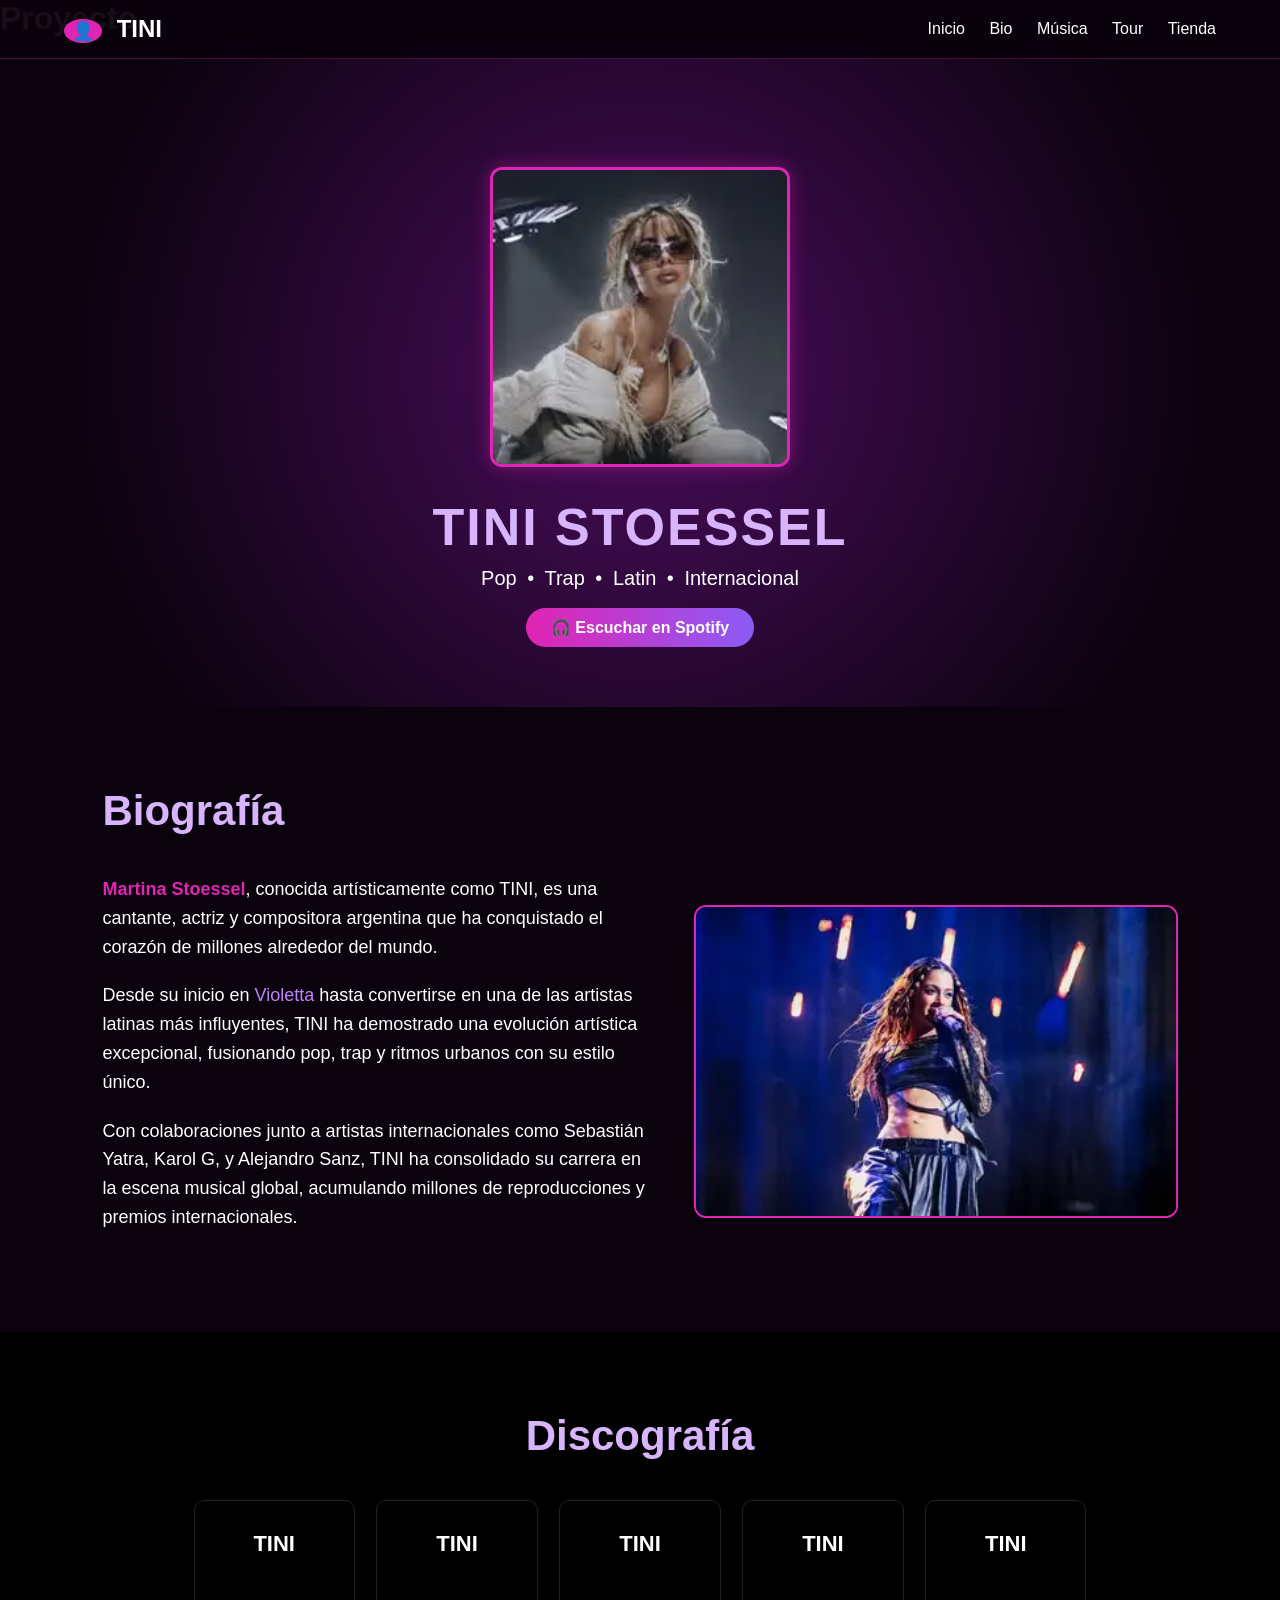
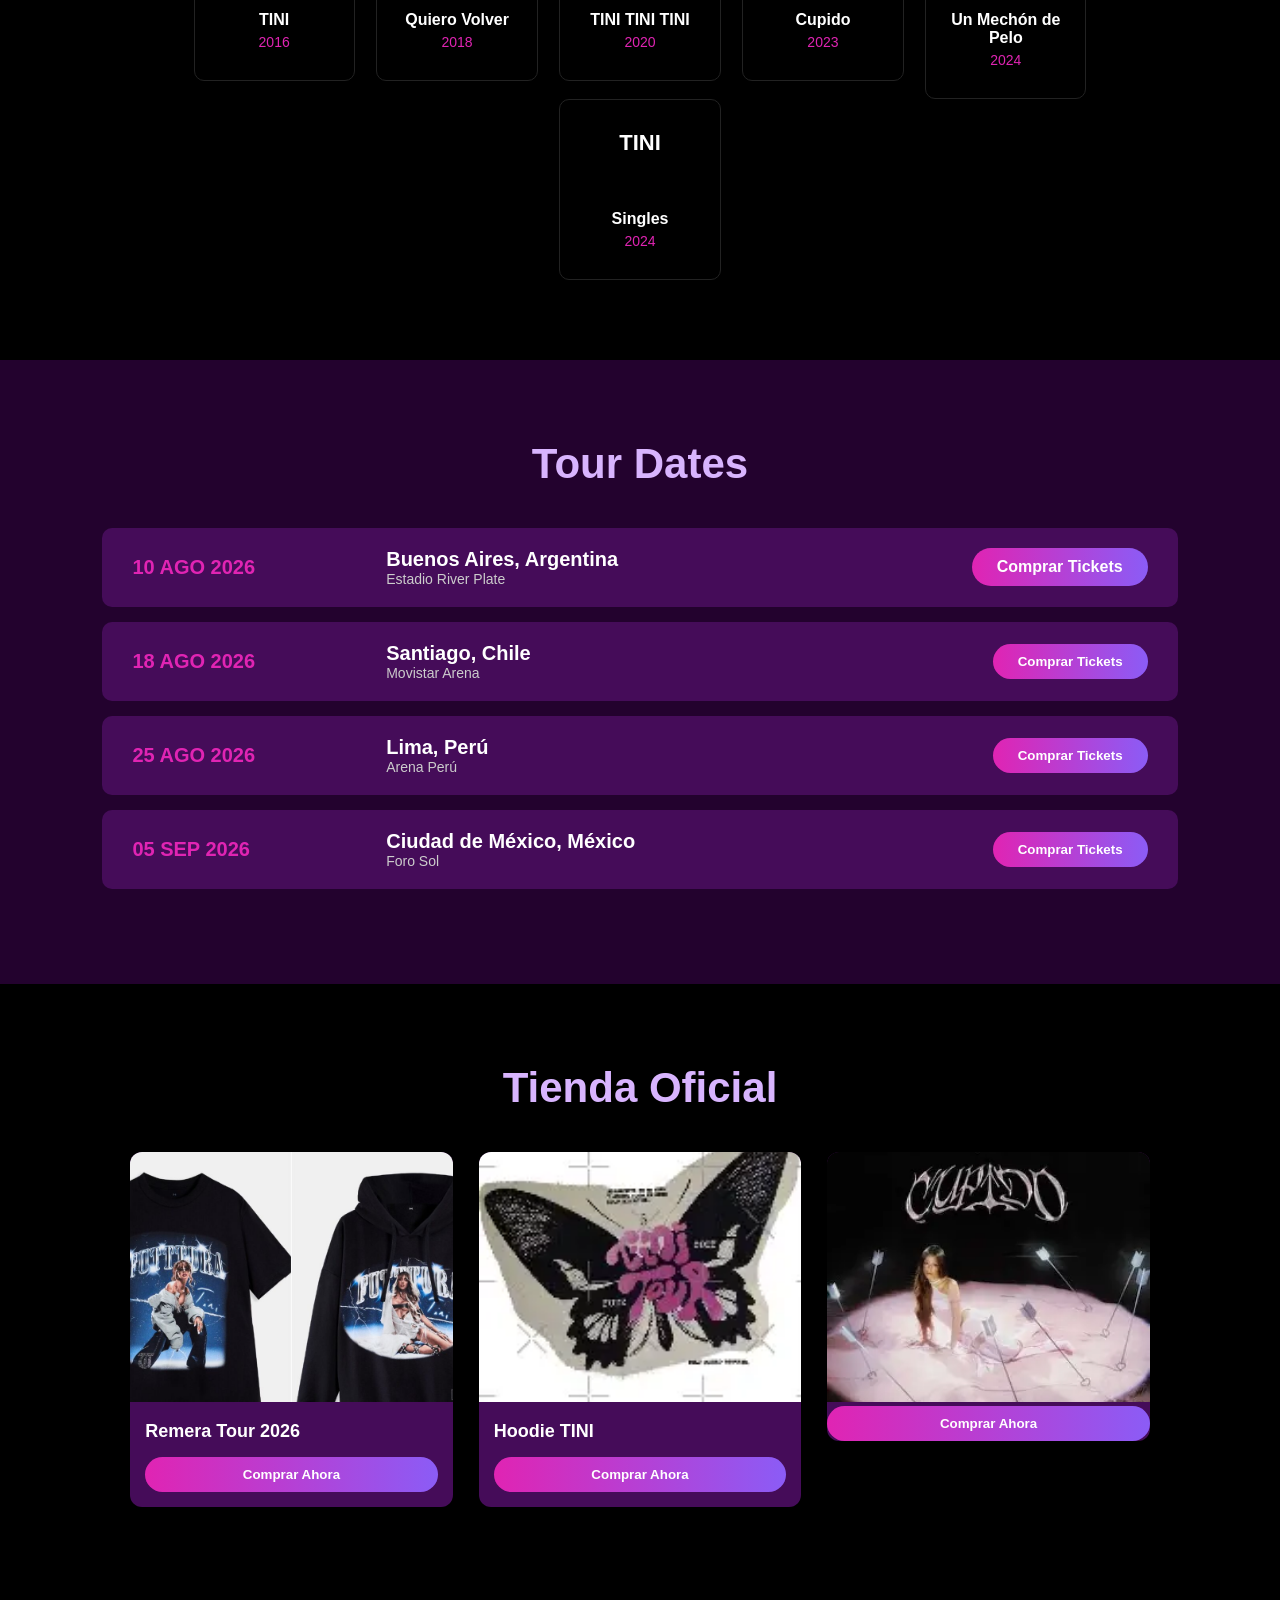
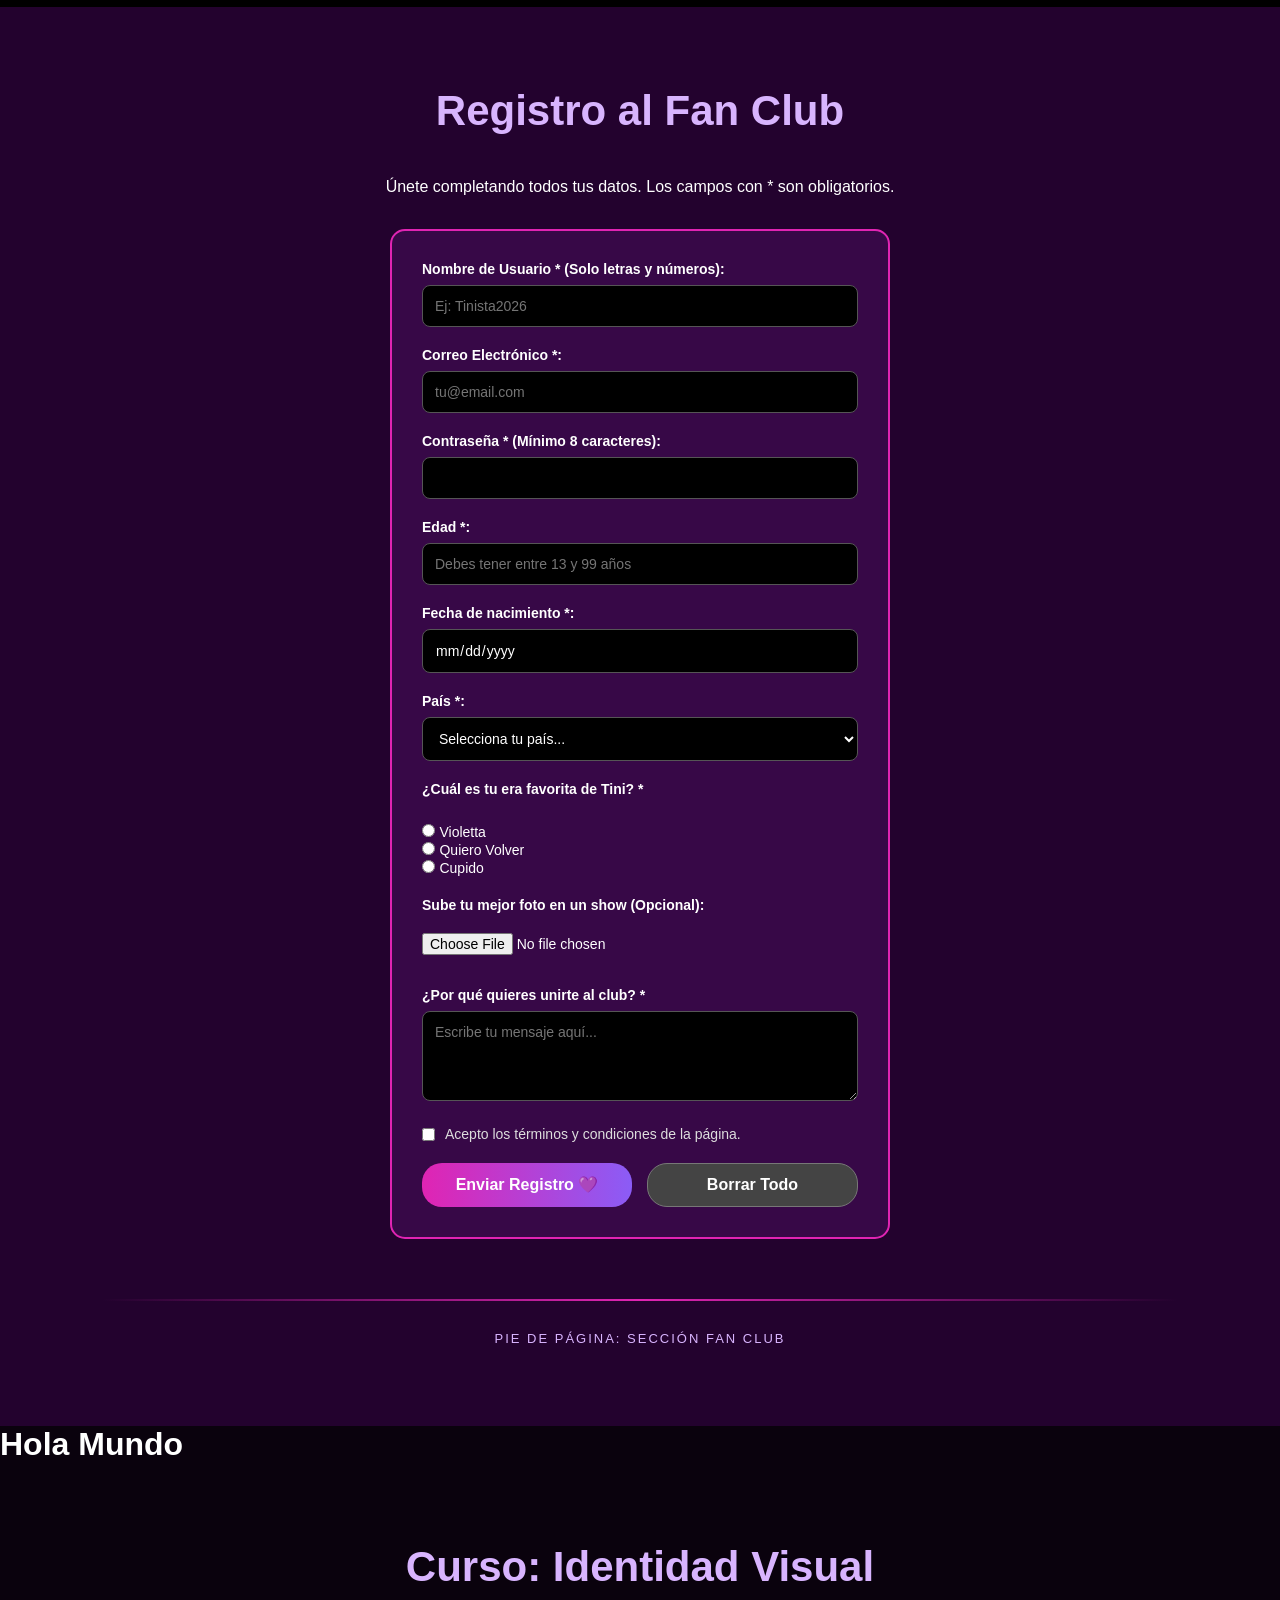
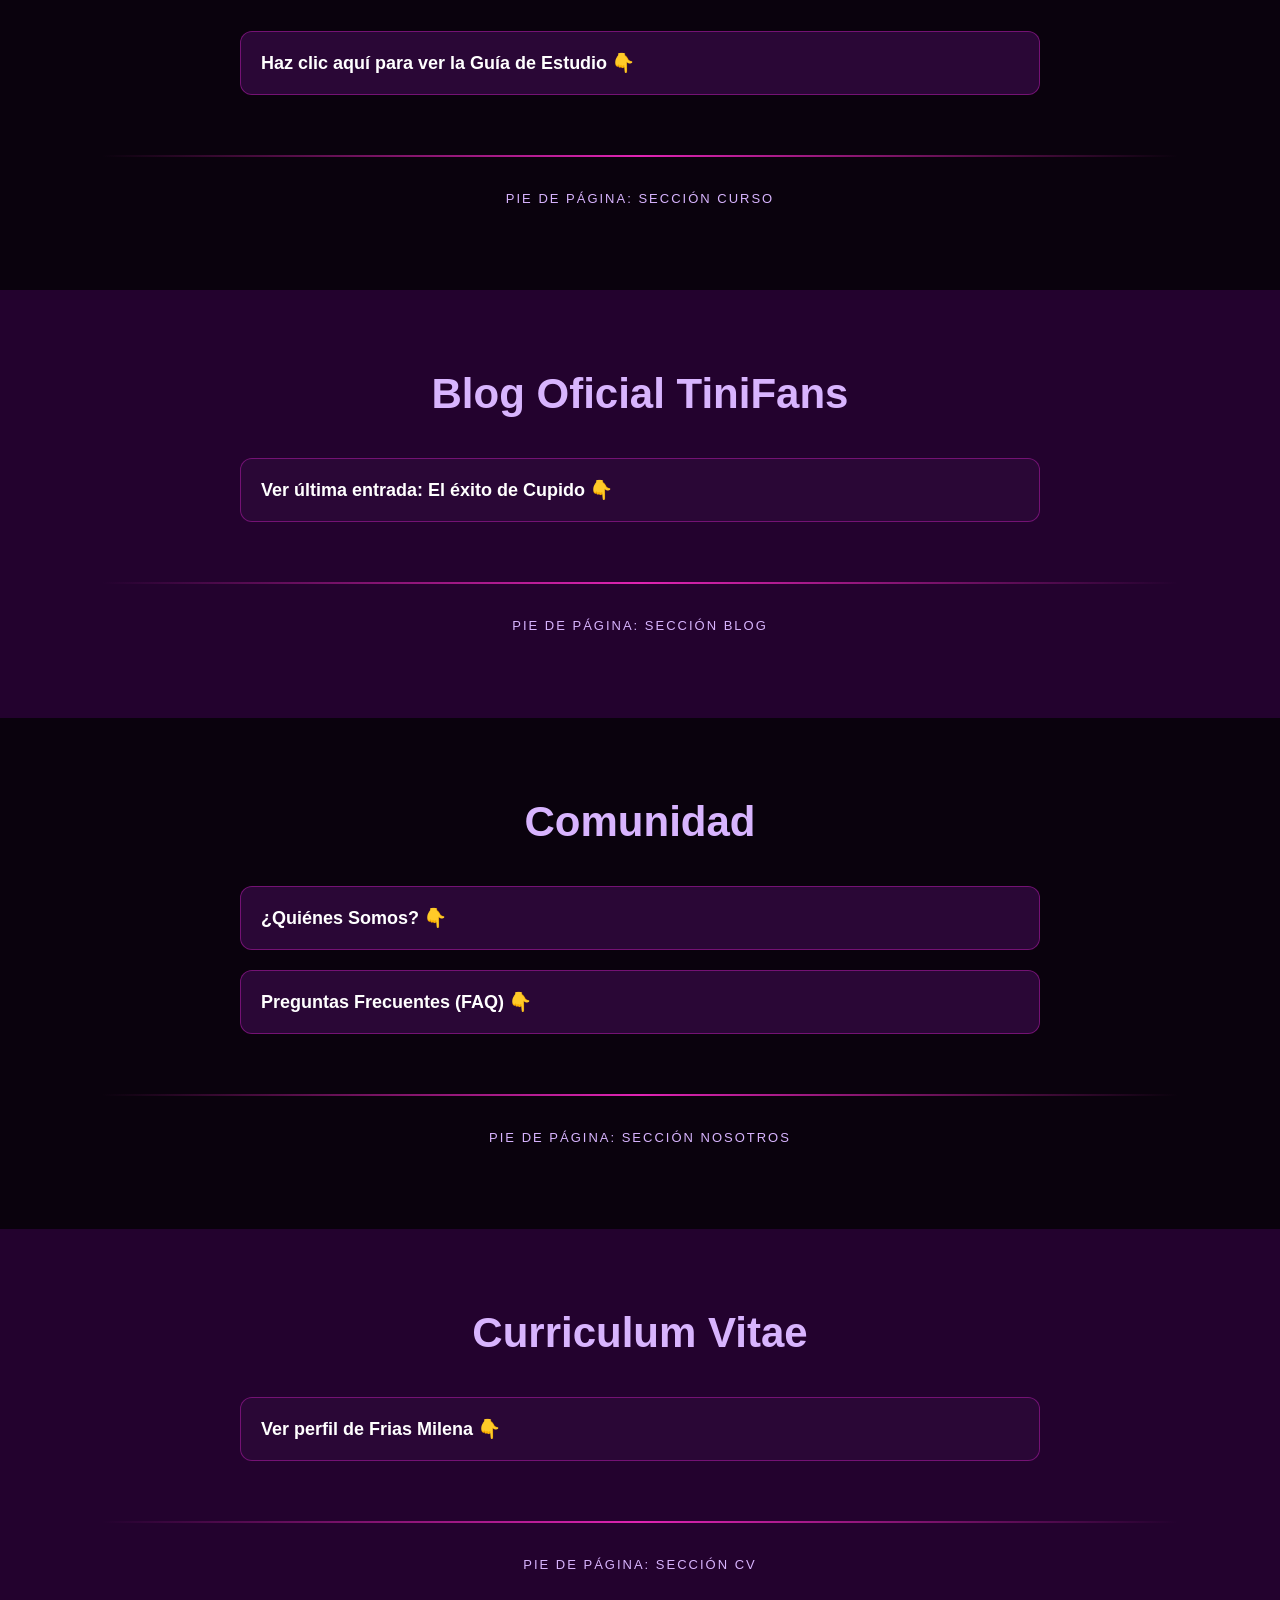
==== proyecto.html @ 80510a97 "publicacion de repositorio" ====
<!DOCTYPE html>
<html lang="es">
<head>
	<meta charset="UTF-8">
	<meta name="viewport" content="width=device-width, initial-scale=1.0">
	<title>Proyecto</title>
</head>
<body>
	<h1>Proyecto</h1>
</body>
</html>
<link rel="stylesheet" href="css/styles.css">
<!DOCTYPE html>
<html lang="es">
<head>
    <meta charset="UTF-8">
    <meta name="viewport" content="width=device-width, initial-scale=1.0">
    <title>TINI - Sitio Oficial</title>
    <style>
        /* --- VARIABLES DE COLOR Y ESTILOS BASE --- */
        :root {
            --bg-dark: #0a020d;
            --bg-purple: #23022e;
            --purple-card: #450c59;
            --accent-pink: #e024b3;
            --accent-magenta: #c026d3;
            --gradient-button: linear-gradient(90deg, #e024b3, #8b5cf6);
            --text-light: #ffffff;
            --text-muted: #d8b4fe;
        }

        * {
            box-sizing: border-box;
            margin: 0;
            padding: 0;
            font-family: 'Segoe UI', Tahoma, Geneva, Verdana, sans-serif;
        }

        body {
            background-color: var(--bg-dark);
            color: var(--text-light);
            scroll-behavior: smooth;
        }

        /* --- NAVEGACIÓN --- */
        header {
            position: fixed;
            top: 0;
            width: 100%;
            background-color: rgba(10, 2, 13, 0.95);
            display: table;
            padding: 15px 5%;
            z-index: 1000;
            border-bottom: 1px solid rgba(224, 36, 179, 0.3);
        }

        .logo {
            display: table-cell;
            vertical-align: middle;
            font-size: 24px;
            font-weight: bold;
            color: #fff;
        }

        .logo span {
            color: var(--accent-pink);
            background: #e024b3;
            color: white;
            padding: 2px 8px;
            border-radius: 50%;
            margin-right: 8px;
            font-size: 18px;
        }

        nav {
            display: table-cell;
            text-align: right;
            vertical-align: middle;
        }

        nav a {
            color: #fff;
            text-decoration: none;
            margin-left: 20px;
            font-weight: 500;
            transition: color 0.3s;
        }

        nav a:hover {
            color: var(--accent-pink);
        }

        /* --- SECCIONES COMUNES --- */
        section {
            padding: 80px 8%;
            text-align: center;
        }

        .section-title {
            font-size: 42px;
            margin-bottom: 40px;
            color: var(--text-muted);
            font-weight: bold;
        }

        /* --- HERO / INICIO --- */
        #inicio {
            background: radial-gradient(circle, #4a0d5c 0%, #0a020d 80%);
            padding-top: 130px;
            padding-bottom: 60px;
        }

        .hero-img {
            width: 300px;
            height: 300px;
            object-fit: cover;
            border-radius: 12px;
            border: 3px solid var(--accent-pink);
            box-shadow: 0 0 20px rgba(224, 36, 179, 0.4);
            margin: 0 auto 30px auto;
            display: block;
        }

        .hero-title {
            font-size: 52px;
            font-weight: 900;
            letter-spacing: 2px;
            color: var(--text-muted);
            margin-bottom: 10px;
        }

        .hero-subtitle {
            font-size: 20px;
            color: #ffffff;
            word-spacing: 5px;
        }

        /* --- BIOGRAFÍA --- */
        #bio {
            background-color: var(--bg-dark);
            text-align: left;
        }

        .bio-container {
            display: table;
            width: 100%;
        }

        .bio-text {
            display: table-cell;
            width: 55%;
            vertical-align: middle;
            padding-right: 40px;
            font-size: 18px;
            line-height: 1.6;
        }

        .bio-text p {
            margin-bottom: 20px;
        }

        .bio-text highlight {
            color: var(--accent-pink);
            font-weight: bold;
        }

        .bio-img-container {
            display: table-cell;
            width: 45%;
            vertical-align: middle;
        }

        .bio-img {
            width: 100%;
            border-radius: 12px;
            border: 2px solid var(--accent-pink);
        }

        /* --- DISCOGRAFÍA --- */
        #musica {
            background-color: #000;
        }

        .albums-grid {
            width: 100%;
            margin: 0 auto;
        }

        .album-card {
            display: inline-block;
            width: 15%;
            margin: 0 0.8%;
            background-color: #000;
            border: 1px solid #222;
            border-radius: 10px;
            padding: 30px 10px;
            vertical-align: top;
        }

        .album-cover {
            font-size: 22px;
            font-weight: bold;
            margin-bottom: 30px;
            height: 50px;
        }

        .album-title {
            font-size: 16px;
            font-weight: bold;
            color: #fff;
            margin-bottom: 5px;
        }

        .album-year {
            font-size: 14px;
            color: var(--accent-pink);
        }

        /* --- TOUR DATES --- */
        #tour {
            background-color: var(--bg-purple);
        }

        .tour-item {
            background-color: var(--purple-card);
            border-radius: 10px;
            padding: 20px 30px;
            margin-bottom: 15px;
            display: table;
            width: 100%;
            text-align: left;
        }

        .tour-date {
            display: table-cell;
            width: 25%;
            vertical-align: middle;
            font-size: 20px;
            font-weight: bold;
            color: var(--accent-pink);
        }

        .tour-location {
            display: table-cell;
            width: 50%;
            vertical-align: middle;
        }

        .tour-city {
            font-size: 20px;
            font-weight: bold;
        }

        .tour-venue {
            font-size: 14px;
            color: #ccc;
        }

        .tour-action {
            display: table-cell;
            width: 25%;
            text-align: right;
            vertical-align: middle;
        }

        .btn-ticket {
            background: var(--gradient-button);
            color: white;
            padding: 10px 25px;
            border-radius: 20px;
            text-decoration: none;
            font-weight: bold;
            display: inline-block;
            border: none;
            cursor: pointer;
        }

        /* --- TIENDA OFICIAL --- */
        #tienda {
            background-color: #000;
        }

        .shop-grid {
            width: 100%;
            text-align: center;
        }

        .shop-item {
            display: inline-block;
            width: 30%;
            margin: 0 1%;
            background-color: var(--purple-card);
            border-radius: 12px;
            overflow: hidden;
            vertical-align: top;
            text-align: left;
            margin-bottom: 20px;
        }

        .shop-img {
            width: 100%;
            height: 250px;
            object-fit: cover;
            background-color: #eee;
        }

        .shop-info {
            padding: 15px;
        }

        .shop-title {
            font-size: 18px;
            font-weight: bold;
            margin-bottom: 15px;
        }

        .btn-shop {
            background: var(--gradient-button);
            color: white;
            width: 100%;
            padding: 10px;
            border-radius: 20px;
            border: none;
            font-weight: bold;
            cursor: pointer;
        }

        /* --- FAN CLUB FORM --- */
        #fanclub {
            background-color: var(--bg-purple);
        }

        .fanclub-desc {
            max-width: 600px;
            margin: 0 auto 30px auto;
            font-size: 16px;
            line-height: 1.5;
        }

        .form-card {
            background-color: rgba(69, 12, 89, 0.6);
            border: 2px solid var(--accent-pink);
            border-radius: 15px;
            max-width: 500px;
            margin: 0 auto;
            padding: 30px;
            text-align: left;
        }

        .form-group {
            margin-bottom: 20px;
        }

        .form-group label {
            display: block;
            margin-bottom: 8px;
            font-weight: bold;
            font-size: 14px;
        }

        .form-control {
            width: 100%;
            padding: 12px;
            border-radius: 8px;
            border: 1px solid #555;
            background-color: #000;
            color: #fff;
            font-size: 14px;
        }

        .form-checkbox {
            display: table;
            margin-bottom: 20px;
        }

        .form-checkbox input {
            display: table-cell;
            margin-right: 10px;
            vertical-align: middle;
        }

        .form-checkbox span {
            display: table-cell;
            font-size: 12px;
            color: #ddd;
            vertical-align: middle;
        }

        .btn-submit {
            background: var(--gradient-button);
            color: white;
            width: 100%;
            padding: 12px;
            border-radius: 20px;
            border: none;
            font-weight: bold;
            font-size: 16px;
            cursor: pointer;
        }
    </style>
</head>
<body>

    <!-- NAVEGACIÓN -->
    <header>
        <div class="logo"><span>👤</span> TINI</div>
        <nav>
            <a href="#inicio">Inicio</a>
            <a href="#bio">Bio</a>
            <a href="#musica">Música</a>
            <a href="#tour">Tour</a>
            <a href="#tienda">Tienda</a>
        </nav>
    </header>

    <!-- 1. INICIO (HERO) -->
    <!-- 1. INICIO (HERO) -->
    <section id="inicio">
        <img src="inicio.webp" alt="Tini en el escenario" class="hero-img">
    
        <h1 class="hero-title">TINI STOESSEL</h1>
        <p class="hero-subtitle">Pop • Trap • Latin • Internacional</p>
        
        <!-- ENLACE EXTERNO A SPOTIFY -->
        <br>
        <a href="https://open.spotify.com/artist/7vXDAI8JlvVDMNnIQOqw59" target="_blank" class="btn-ticket">🎧 Escuchar en Spotify</a>
    </section>

    <!-- 2. BIOGRAFÍA -->
    <section id="bio">
        <h2 class="section-title">Biografía</h2>
        <div class="bio-container">
            <div class="bio-text">
                <p><span style="color:var(--accent-pink); font-weight:bold;">Martina Stoessel</span>, conocida artísticamente como TINI, es una cantante, actriz y compositora argentina que ha conquistado el corazón de millones alrededor del mundo.</p>
                <p>Desde su inicio en <span style="color:#c084fc;">Violetta</span> hasta convertirse en una de las artistas latinas más influyentes, TINI ha demostrado una evolución artística excepcional, fusionando pop, trap y ritmos urbanos con su estilo único.</p>
                <p>Con colaboraciones junto a artistas internacionales como Sebastián Yatra, Karol G, y Alejandro Sanz, TINI ha consolidado su carrera en la escena musical global, acumulando millones de reproducciones y premios internacionales.</p>
            </div>
            <div class="bio-img-container">
                <img src="concierto.webp" alt="Show de Tini" class="bio-img">
            </div>
        </div>
    </section>

    <!-- 3. DISCOGRAFÍA -->
    <section id="musica">
        <h2 class="section-title">Discografía</h2>
        <div class="albums-grid">
            <div class="album-card">
                <div class="album-cover">TINI</div>
                <div class="album-title">TINI</div>
                <div class="album-year">2016</div>
            </div>
            <div class="album-card">
                <div class="album-cover">TINI</div>
                <div class="album-title">Quiero Volver</div>
                <div class="album-year">2018</div>
            </div>
            <div class="album-card">
                <div class="album-cover">TINI</div>
                <div class="album-title">TINI TINI TINI</div>
                <div class="album-year">2020</div>
            </div>
            <div class="album-card">
                <div class="album-cover">TINI</div>
                <div class="album-title">Cupido</div>
                <div class="album-year">2023</div>
            </div>
            <div class="album-card">
                <div class="album-cover">TINI</div>
                <div class="album-title">Un Mechón de Pelo</div>
                <div class="album-year">2024</div>
            </div>
            <div class="album-card">
                <div class="album-cover">TINI</div>
                <div class="album-title">Singles</div>
                <div class="album-year">2024</div>
            </div>
        </div>
    </section>

    <!-- 4. TOUR DATES -->
    <section id="tour">
        <h2 class="section-title">Tour Dates</h2>
        
        <div class="tour-item">
            <div class="tour-date">10 AGO 2026</div>
            <div class="tour-location">
                <div class="tour-city">Buenos Aires, Argentina</div>
                <div class="tour-venue">Estadio River Plate</div>
            </div>
           <div class="tour-action">
                <!-- ENLACE EXTERNO A UNA TICKETERA -->
                <a href="https://www.allaccess.com.ar/" target="_blank" class="btn-ticket">Comprar Tickets</a>
            </div>
            </div>
        </div>

        <div class="tour-item">
            <div class="tour-date">18 AGO 2026</div>
            <div class="tour-location">
                <div class="tour-city">Santiago, Chile</div>
                <div class="tour-venue">Movistar Arena</div>
            </div>
            <div class="tour-action">
                <button class="btn-ticket" onclick="alert('Redirigiendo a compra de entradas...')">Comprar Tickets</button>
            </div>
        </div>

        <div class="tour-item">
            <div class="tour-date">25 AGO 2026</div>
            <div class="tour-location">
                <div class="tour-city">Lima, Perú</div>
                <div class="tour-venue">Arena Perú</div>
            </div>
            <div class="tour-action">
                <button class="btn-ticket" onclick="alert('Redirigiendo a compra de entradas...')">Comprar Tickets</button>
            </div>
        </div>

        <div class="tour-item">
            <div class="tour-date">05 SEP 2026</div>
            <div class="tour-location">
                <div class="tour-city">Ciudad de México, México</div>
                <div class="tour-venue">Foro Sol</div>
            </div>
            <div class="tour-action">
                <button class="btn-ticket" onclick="alert('Redirigiendo a compra de entradas...')">Comprar Tickets</button>
            </div>
        </div>
    </section>

    <!-- 5. TIENDA OFICIAL -->
    <section id="tienda">
        <h2 class="section-title">Tienda Oficial</h2>
        <div class="shop-grid">
            <div class="shop-item">
               <img src="merch.jpg" alt="Merch Tour 2026" class="shop-img">
                <div class="shop-info">
                    <div class="shop-title">Remera Tour 2026</div>
                    <button class="btn-shop" onclick="alert('Producto agregado al carrito')">Comprar Ahora</button>
                </div>
            </div>
            <div class="shop-item">
                <img src="shoes.webp" alt="shouse Tini" class="shop-img">
                <div class="shop-info">
                    <div class="shop-title">Hoodie TINI</div>
                    <button class="btn-shop" onclick="alert('Producto agregado al carrito')">Comprar Ahora</button>
                </div>
            </div>
            <div class="shop-item">
            
                    <img src="cd.webp" alt="CD de Tini" class="shop-img">
                    <button class="btn-shop" onclick="alert('Producto agregado al carrito')">Comprar Ahora</button>
                </div>
            </div>
        </div>
    </section>

    <!-- 6. FAN CLUB -->
   <!-- 6. FAN CLUB Y REGISTRO (Actualizado para TP Formularios) -->
    <section id="fanclub">
        <h2 class="section-title">Registro al Fan Club</h2>
        <p class="fanclub-desc">Únete completando todos tus datos. Los campos con * son obligatorios.</p>
        
        <div class="form-card">
            <!-- 1. Etiqueta form con action y method POST -->
            <form action="/registrar_usuario.php" method="POST">
                
                <!-- Input de tipo Texto con validación minlength, maxlength y pattern -->
                <div class="form-group">
                    <label for="usuario">Nombre de Usuario * (Solo letras y números):</label>
                    <input type="text" id="usuario" name="usuario" class="form-control" placeholder="Ej: Tinista2026" required minlength="5" maxlength="15" pattern="[a-zA-Z0-9]+">
                </div>

                <!-- Input de tipo Email -->
                <div class="form-group">
                    <label for="correo">Correo Electrónico *:</label>
                    <input type="email" id="correo" name="correo" class="form-control" placeholder="tu@email.com" required>
                </div>

                <!-- Input de tipo Password -->
                <div class="form-group">
                    <label for="pass">Contraseña * (Mínimo 8 caracteres):</label>
                    <input type="password" id="pass" name="pass" class="form-control" required minlength="8">
                </div>

                <!-- Input de tipo Number con min y max -->
                <div class="form-group">
                    <label for="edad">Edad *:</label>
                    <input type="number" id="edad" name="edad" class="form-control" min="13" max="99" placeholder="Debes tener entre 13 y 99 años" required>
                </div>

                <!-- Input de tipo Date -->
                <div class="form-group">
                    <label for="fecha">Fecha de nacimiento *:</label>
                    <input type="date" id="fecha" name="fecha" class="form-control" required>
                </div>

                <!-- Select y Option -->
                <div class="form-group">
                    <label for="pais_origen">País *:</label>
                    <select id="pais_origen" name="pais_origen" class="form-control" required>
                        <option value="">Selecciona tu país...</option>
                        <option value="ar">Argentina</option>
                        <option value="cl">Chile</option>
                        <option value="mx">México</option>
                        <option value="es">España</option>
                    </select>
                </div>

                <!-- Radio Buttons (Selección única) -->
                <div class="form-group">
                    <label>¿Cuál es tu era favorita de Tini? *</label><br>
                    <input type="radio" id="era_violetta" name="era" value="violetta" required>
                    <label for="era_violetta" style="display:inline; font-weight:normal;">Violetta</label><br>
                    
                    <input type="radio" id="era_quierovolver" name="era" value="quierovolver">
                    <label for="era_quierovolver" style="display:inline; font-weight:normal;">Quiero Volver</label><br>
                    
                    <input type="radio" id="era_cupido" name="era" value="cupido">
                    <label for="era_cupido" style="display:inline; font-weight:normal;">Cupido</label>
                </div>

                <!-- Input de tipo File -->
                <div class="form-group">
                    <label for="foto_perfil">Sube tu mejor foto en un show (Opcional):</label>
                    <input type="file" id="foto_perfil" name="foto_perfil" class="form-control" style="background:transparent; border:none; padding-left:0;">
                </div>

                <!-- Textarea -->
                <div class="form-group">
                    <label for="mensaje">¿Por qué quieres unirte al club? *</label>
                    <textarea id="mensaje" name="mensaje" rows="4" class="form-control" placeholder="Escribe tu mensaje aquí..." required></textarea>
                </div>

                <!-- Input de tipo Checkbox -->
                <div class="form-checkbox">
                    <input type="checkbox" id="terminos" name="terminos" required>
                    <label for="terminos" style="display:inline; font-weight:normal; font-size:14px; color:#ddd;">Acepto los términos y condiciones de la página.</label>
                </div>

                <!-- Botones de Enviar y Borrar (Reset) -->
                <div style="display: flex; gap: 15px; margin-top: 20px;">
                    <button type="submit" class="btn-submit">Enviar Registro 💜</button>
                    <button type="reset" class="btn-submit" style="background: #444; border: 1px solid #777;">Borrar Todo</button>
                </div>
            </form>
        </div>

        <hr>
        <footer><p>Pie de página: Sección Fan Club</p></footer>
    </section>
</html>
<head>
    <meta charset="UTF-8">
    <title>TINI - Sitio Oficial</title>
    
    <!-- Aquí es donde llamas al archivo CSS -->
    <link rel="stylesheet" href="styles.css">
    
</head>
<body>
    
    <!-- Aquí va todo el contenido de tu página: header, secciones, textos, imágenes, etc. -->
    <h1>Hola Mundo</h1>

    <!-- Justo antes del cierre del body, llamas a tu archivo JavaScript -->
    <script src="script.js"></script>

</body>
<!-- 7. CURSO EN LÍNEA -->
    <!-- 7. CURSO EN LÍNEA -->
    <section id="curso">
        <h2 class="section-title">Curso: Identidad Visual</h2>
        
        <details class="acordeon">
            <summary>Haz clic aquí para ver la Guía de Estudio 👇</summary>
            <div class="contenido-oculto">
                <h3>Módulo 1: Construcción de Imagen Digital</h3>
                <h4>Detalles de estudio</h4>
                <p>Aprende cómo los artistas conectan emocionalmente a través de las redes.</p>
            </div>
        </details>

        <hr>
        <footer><p>Pie de página: Sección Curso</p></footer>
    </section>

    <!-- 8. BLOG -->
    <section id="blog">
        <h2 class="section-title">Blog Oficial TiniFans</h2>
        
        <details class="acordeon">
            <summary>Ver última entrada: El éxito de Cupido 👇</summary>
            <div class="contenido-oculto">
                <h3>El éxito internacional de Cupido</h3>
                <p>Cupido ha roto todos los récords de streaming este mes. ¡Gracias a todos los fans por el apoyo incondicional!</p>
                
                <h4>Comentarios</h4>
                <p class="caja-comentario">
                    "¡Me encantó el álbum, no paro de escucharlo!" <br> 
                    <span style="color: var(--accent-pink); font-size: 14px;">- Usuario: TinistaForever</span>
                </p>
                
                <pre>
Letra destacada de la semana:

"Tardo en contestarte... 
y tú tardas en madurar"
                </pre>
            </div>
        </details>

        <hr>
        <footer><p>Pie de página: Sección Blog</p></footer>
    </section>

    <!-- 9. QUIÉNES SOMOS Y FAQ -->
    <section id="nosotros">
        <h2 class="section-title">Comunidad</h2>
        
        <details class="acordeon">
            <summary>¿Quiénes Somos? 👇</summary>
            <div class="contenido-oculto">
                <p>Somos el club de fans oficial, dedicado a seguir la carrera de Tini desde Violetta hasta hoy.</p>
            </div>
        </details>

        <details class="acordeon">
            <summary>Preguntas Frecuentes (FAQ) 👇</summary>
            <div class="contenido-oculto">
                <h3>¿Cuándo se anuncian nuevas fechas del tour?</h3>
                <p>Las fechas se anuncian primero para los miembros registrados en el Fan Club.</p>
            </div>
        </details>

        <hr>
        <footer><p>Pie de página: Sección Nosotros</p></footer>
    </section>

    <!-- 10. CURRICULUM VITAE (Independiente) -->
    <section id="cv">
        <h2 class="section-title">Curriculum Vitae</h2>
        
        <details class="acordeon">
            <summary>Ver perfil de Frias Milena 👇</summary>
            <div class="contenido-oculto">
                <h3>Educación</h3>
                <p>Alumna de 4to 3ra - Desarrollo y Diseño Web.</p>
                
                <h3>Habilidades Técnicas</h3>
                <p>Creación de Wireframes, HTML, CSS, JavaScript y Diseño de Interfaces.</p>
            </div>
        </details>

        <hr>
        <footer><p>Pie de página: Sección CV</p></footer>
    </section>
    <head>
    <meta charset="UTF-8">
    <meta name="viewport" content="width=device-width, initial-scale=1.0">
    
    <!-- Etiqueta Title con Palabra Clave Principal -->
    <title>Tini Stoessel | Fan Club Oficial y Tour 2026</title>
    
    <!-- Meta Description descriptiva y llamativa -->
    <meta name="description" content="Únete al Fan Club oficial de Tini Stoessel. Descubre su biografía, fechas del tour 2026, discografía completa y compra merchandising exclusivo.">
    
    <link rel="stylesheet" href="styles.css">
</head>
---- css/styles.css ----
:root {
    --bg-dark: #0a020d;
    --bg-purple: #23022e;
    --purple-card: #450c59;
    --accent-pink: #e024b3;
    --gradient-button: linear-gradient(90deg, #e024b3, #8b5cf6);
    --text-light: #ffffff;
    --text-muted: #d8b4fe;
}

* {
    box-sizing: border-box;
    margin: 0;
    padding: 0;
    font-family: 'Segoe UI', Tahoma, Geneva, Verdana, sans-serif;
}

body {
    background-color: var(--bg-dark);
    color: var(--text-light);
    scroll-behavior: smooth;
}

/* NAVEGACIÓN */
header {
    position: fixed;
    top: 0;
    width: 100%;
    background-color: rgba(10, 2, 13, 0.95);
    display: table;
    padding: 15px 5%;
    z-index: 1000;
    border-bottom: 1px solid rgba(224, 36, 179, 0.3);
}

.logo {
    display: table-cell;
    vertical-align: middle;
    font-size: 24px;
    font-weight: bold;
    color: #fff;
}

.logo span {
    background: var(--accent-pink);
    color: white;
    padding: 2px 8px;
    border-radius: 50%;
    margin-right: 8px;
    font-size: 18px;
}

nav {
    display: table-cell;
    text-align: right;
    vertical-align: middle;
}

nav a {
    color: #fff;
    text-decoration: none;
    margin-left: 20px;
    font-weight: 500;
    transition: color 0.3s;
}

nav a:hover {
    color: var(--accent-pink);
}

/* SECCIONES */
section {
    padding: 80px 8%;
    text-align: center;
}

.section-title {
    font-size: 42px;
    margin-bottom: 40px;
    color: var(--text-muted);
    font-weight: bold;
}

/* HERO */
#inicio {
    background: radial-gradient(circle, #4a0d5c 0%, #0a020d 80%);
    padding-top: 130px;
    padding-bottom: 60px;
}

.hero-img {
    width: 300px;
    height: 300px;
    object-fit: cover;
    border-radius: 12px;
    border: 3px solid var(--accent-pink);
    box-shadow: 0 0 20px rgba(224, 36, 179, 0.4);
    margin: 0 auto 30px auto;
    display: block;
}

.hero-title {
    font-size: 52px;
    font-weight: 900;
    letter-spacing: 2px;
    color: var(--text-muted);
    margin-bottom: 10px;
}

.hero-subtitle {
    font-size: 20px;
    color: #ffffff;
    word-spacing: 5px;
}

/* BIOGRAFÍA */
#bio {
    background-color: var(--bg-dark);
    text-align: left;
}

.bio-container {
    display: table;
    width: 100%;
}

.bio-text {
    display: table-cell;
    width: 55%;
    vertical-align: middle;
    padding-right: 40px;
    font-size: 18px;
    line-height: 1.6;
}

.bio-text p {
    margin-bottom: 20px;
}

.highlight {
    color: var(--accent-pink);
    font-weight: bold;
}

.highlight-purple {
    color: #c084fc;
}

.bio-img-container {
    display: table-cell;
    width: 45%;
    vertical-align: middle;
}

.bio-img {
    width: 100%;
    border-radius: 12px;
    border: 2px solid var(--accent-pink);
}

/* DISCOGRAFÍA */
#musica {
    background-color: #000;
}

.albums-grid {
    width: 100%;
    margin: 0 auto;
}

.album-card {
    display: inline-block;
    width: 15%;
    margin: 0 0.8%;
    background-color: #000;
    border: 1px solid #222;
    border-radius: 10px;
    padding: 30px 10px;
    vertical-align: top;
}

.album-cover {
    font-size: 22px;
    font-weight: bold;
    margin-bottom: 30px;
    height: 50px;
}

.album-title {
    font-size: 16px;
    font-weight: bold;
    color: #fff;
    margin-bottom: 5px;
}

.album-year {
    font-size: 14px;
    color: var(--accent-pink);
}

/* TOUR */
#tour {
    background-color: var(--bg-purple);
}

.tour-item {
    background-color: var(--purple-card);
    border-radius: 10px;
    padding: 20px 30px;
    margin-bottom: 15px;
    display: table;
    width: 100%;
    text-align: left;
}

.tour-date {
    display: table-cell;
    width: 25%;
    vertical-align: middle;
    font-size: 20px;
    font-weight: bold;
    color: var(--accent-pink);
}

.tour-location {
    display: table-cell;
    width: 50%;
    vertical-align: middle;
}

.tour-city {
    font-size: 20px;
    font-weight: bold;
}

.tour-venue {
    font-size: 14px;
    color: #ccc;
}

.tour-action {
    display: table-cell;
    width: 25%;
    text-align: right;
    vertical-align: middle;
}

.btn-ticket {
    background: var(--gradient-button);
    color: white;
    padding: 10px 25px;
    border-radius: 20px;
    border: none;
    font-weight: bold;
    cursor: pointer;
}

/* TIENDA */
#tienda {
    background-color: #000;
}

.shop-grid {
    width: 100%;
    text-align: center;
}

.shop-item {
    display: inline-block;
    width: 30%;
    margin: 0 1% 20px 1%;
    background-color: var(--purple-card);
    border-radius: 12px;
    overflow: hidden;
    vertical-align: top;
    text-align: left;
}

.shop-img {
    width: 100%;
    height: 250px;
    object-fit: cover;
}

.placeholder-img {
    display: flex;
    justify-content: center;
    align-items: center;
    background-color: #eee;
    color: #888;
    font-size: 50px;
}

.shop-info {
    padding: 15px;
}

.shop-title {
    font-size: 18px;
    font-weight: bold;
    margin-bottom: 15px;
}

.btn-shop {
    background: var(--gradient-button);
    color: white;
    width: 100%;
    padding: 10px;
    border-radius: 20px;
    border: none;
    font-weight: bold;
    cursor: pointer;
}

/* FAN CLUB */
#fanclub {
    background-color: var(--bg-purple);
}

.fanclub-desc {
    max-width: 600px;
    margin: 0 auto 30px auto;
    font-size: 16px;
    line-height: 1.5;
}

.form-card {
    background-color: rgba(69, 12, 89, 0.6);
    border: 2px solid var(--accent-pink);
    border-radius: 15px;
    max-width: 500px;
    margin: 0 auto;
    padding: 30px;
    text-align: left;
}

.form-group {
    margin-bottom: 20px;
}

.form-group label {
    display: block;
    margin-bottom: 8px;
    font-weight: bold;
    font-size: 14px;
}

.form-control {
    width: 100%;
    padding: 12px;
    border-radius: 8px;
    border: 1px solid #555;
    background-color: #000;
    color: #fff;
    font-size: 14px;
}

.form-checkbox {
    display: table;
    margin-bottom: 20px;
}

.form-checkbox input {
    display: table-cell;
    margin-right: 10px;
    vertical-align: middle;
}

.form-checkbox span {
    display: table-cell;
    font-size: 12px;
    color: #ddd;
    vertical-align: middle;
}

.btn-submit {
    background: var(--gradient-button);
    color: white;
    width: 100%;
    padding: 12px;
    border-radius: 20px;
    border: none;
    font-weight: bold;
    font-size: 16px;
    cursor: pointer;
}
/* =========================================
   ESTILOS PARA LAS NUEVAS SECCIONES (TP2)
   ========================================= */

/* Fondos alternados para separar visualmente las secciones */
#curso, #nosotros {
    background-color: var(--bg-dark);
}

#blog, #cv {
    background-color: var(--bg-purple);
}

/* Espaciado y color de los subtítulos */
#curso h3, #blog h3, #nosotros h3, #cv h3 {
    color: var(--accent-pink);
    margin-top: 40px;
    margin-bottom: 15px;
    font-size: 26px;
}

#curso h4, #blog h4 {
    color: #c084fc; /* Violeta clarito */
    margin-bottom: 15px;
    font-size: 20px;
}

#curso p, #blog p, #nosotros p, #cv p {
    margin-bottom: 20px;
    line-height: 1.8;
    font-size: 16px;
}

/* 🎨 Estilo para la etiqueta PRE (Letra de canción) */
pre {
    background-color: rgba(0, 0, 0, 0.5); 
    border-left: 4px solid var(--accent-pink);
    padding: 20px;
    margin: 30px auto;
    max-width: 500px;
    text-align: left;
    font-family: 'Courier New', Courier, monospace; /* Fuente de máquina de escribir */
    color: var(--text-light);
    border-radius: 8px;
    font-size: 15px;
    box-shadow: 0 4px 15px rgba(224, 36, 179, 0.15);
}

/* 🎨 Estilo para la caja de comentarios del blog */
.caja-comentario {
    background-color: var(--purple-card);
    padding: 20px;
    border-radius: 10px;
    display: inline-block;
    margin-bottom: 20px;
    border: 1px solid rgba(224, 36, 179, 0.3);
    text-align: center;
}

/* 🎨 Estilo para la etiqueta HR (Línea separadora) */
hr {
    border: none;
    height: 2px;
    /* Crea una línea que se desvanece a los lados */
    background: linear-gradient(90deg, transparent, var(--accent-pink), transparent);
    margin: 60px 0 30px 0;
}

/* 🎨 Estilo para los FOOTER (Pies de página) */
footer p {
    font-size: 13px !important;
    color: var(--text-muted) !important;
    margin-bottom: 0 !important;
    text-transform: uppercase;
    letter-spacing: 2px;
}
/* =========================================
   ESTILOS PARA LAS CAJAS DESPLEGABLES (ACORDEÓN)
   ========================================= */

.acordeon {
    background-color: var(--purple-card);
    border: 1px solid rgba(224, 36, 179, 0.3);
    border-radius: 12px;
    margin: 0 auto 20px auto;
    max-width: 800px;
    text-align: left;
    overflow: hidden;
    transition: all 0.3s ease;
}

/* El título que se puede cliquear */
.acordeon summary {
    padding: 20px;
    font-size: 18px;
    font-weight: bold;
    color: var(--text-light);
    cursor: pointer;
    background-color: rgba(0, 0, 0, 0.4);
    list-style: none; /* Oculta la flechita por defecto del navegador */
    transition: color 0.3s, background-color 0.3s;
}

/* Efecto al pasar el mouse por encima */
.acordeon summary:hover {
    color: var(--accent-pink);
    background-color: rgba(0, 0, 0, 0.6);
}

/* Para ocultar la flechita extra en navegadores basados en Safari/Chrome */
.acordeon summary::-webkit-details-marker {
    display: none;
}

/* El cuadro con la información que se despliega */
.contenido-oculto {
    padding: 25px;
    border-top: 1px solid rgba(224, 36, 179, 0.3);
    background-color: rgba(0, 0, 0, 0.2);
}
/* =========================================
   MEDIA QUERIES (DISEÑO RESPONSIVO)
   ========================================= */
@media (max-width: 768px) {
    /* Menú y Hero */
    header { text-align: center; display: block; }
    nav { display: block; text-align: center; margin-top: 10px; }
    .hero-title { font-size: 35px; }
    
    /* Biografía pasa a 1 sola columna */
    .bio-text, .bio-img-container { display: block; width: 100%; padding: 0; }
    .bio-img-container { margin-top: 20px; }
    
    /* Discografía, Tour y Tienda pasan a 1 columna */
    .album-card { width: 45%; margin-bottom: 15px; }
    .tour-date, .tour-location, .tour-action { display: block; width: 100%; text-align: left; margin-bottom: 10px; }
    .tour-item { display: block; }
    .shop-item { width: 100%; margin: 0 0 20px 0; }
}
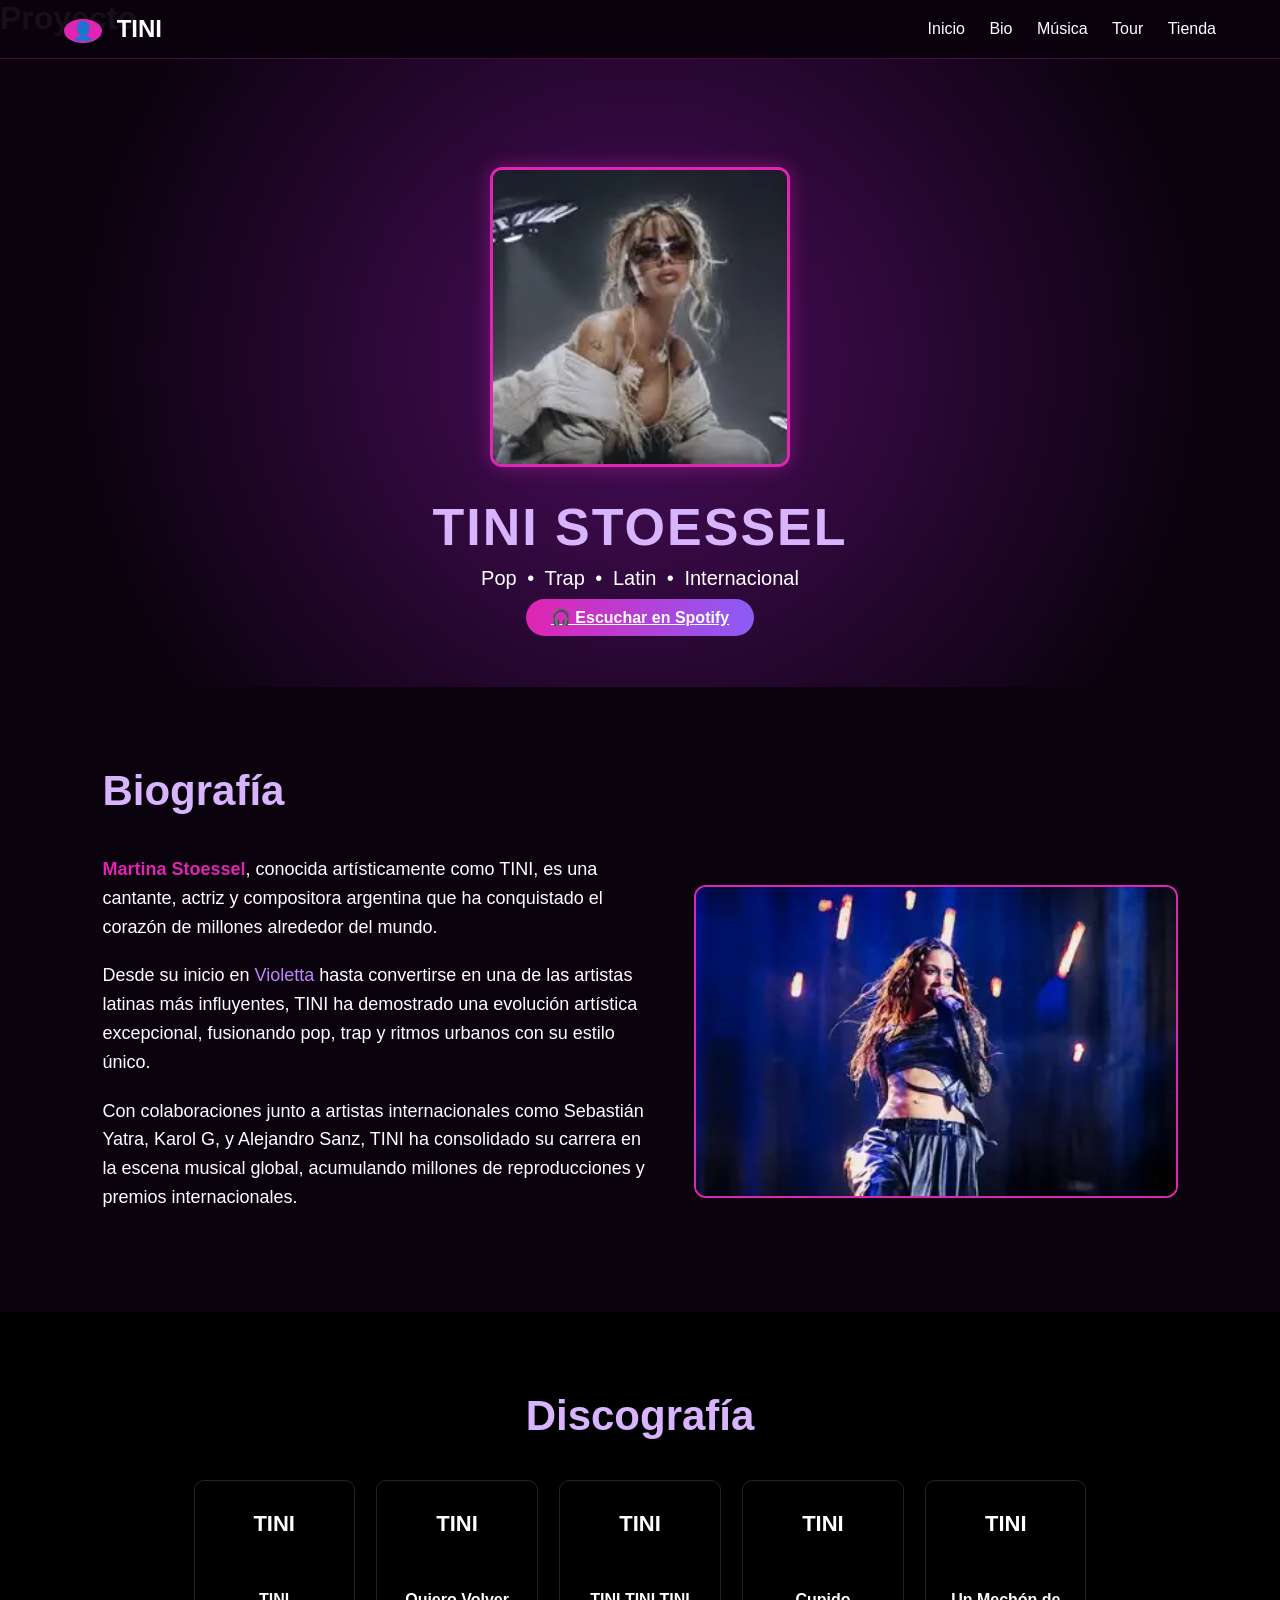
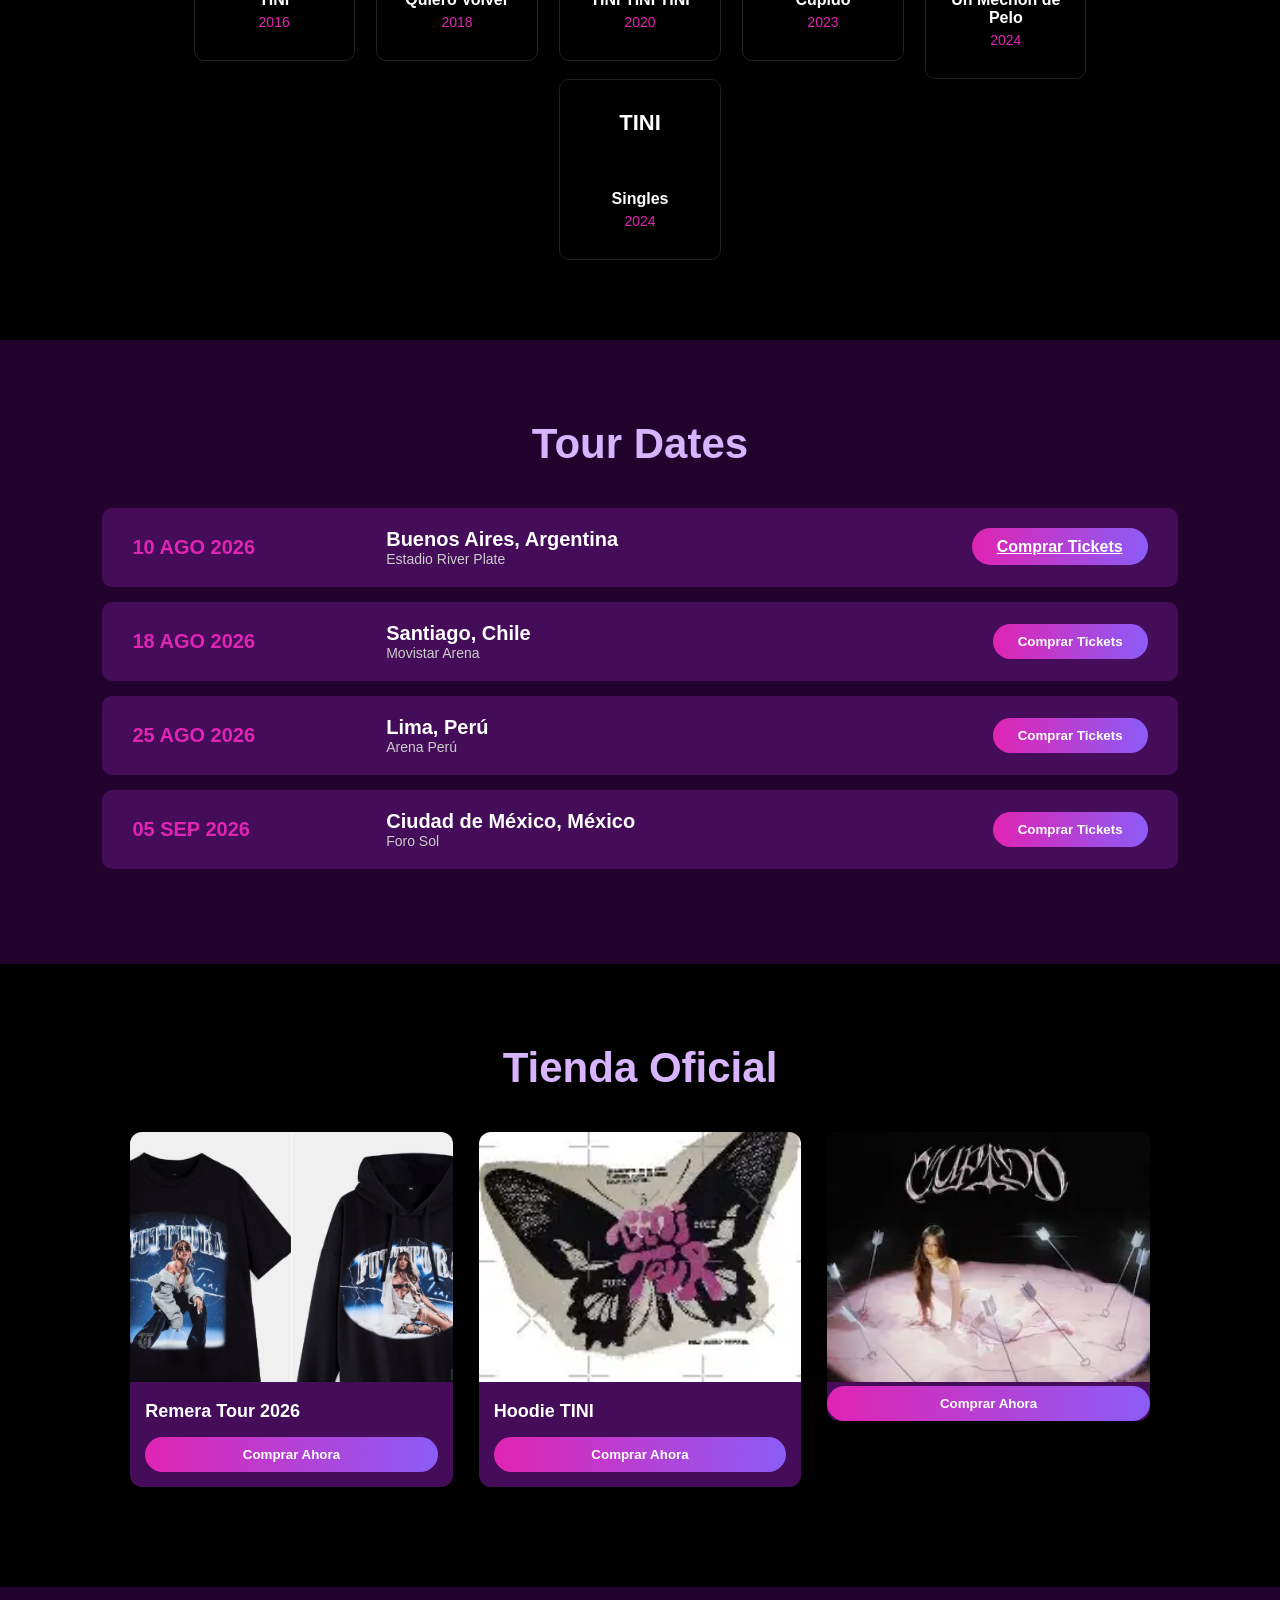
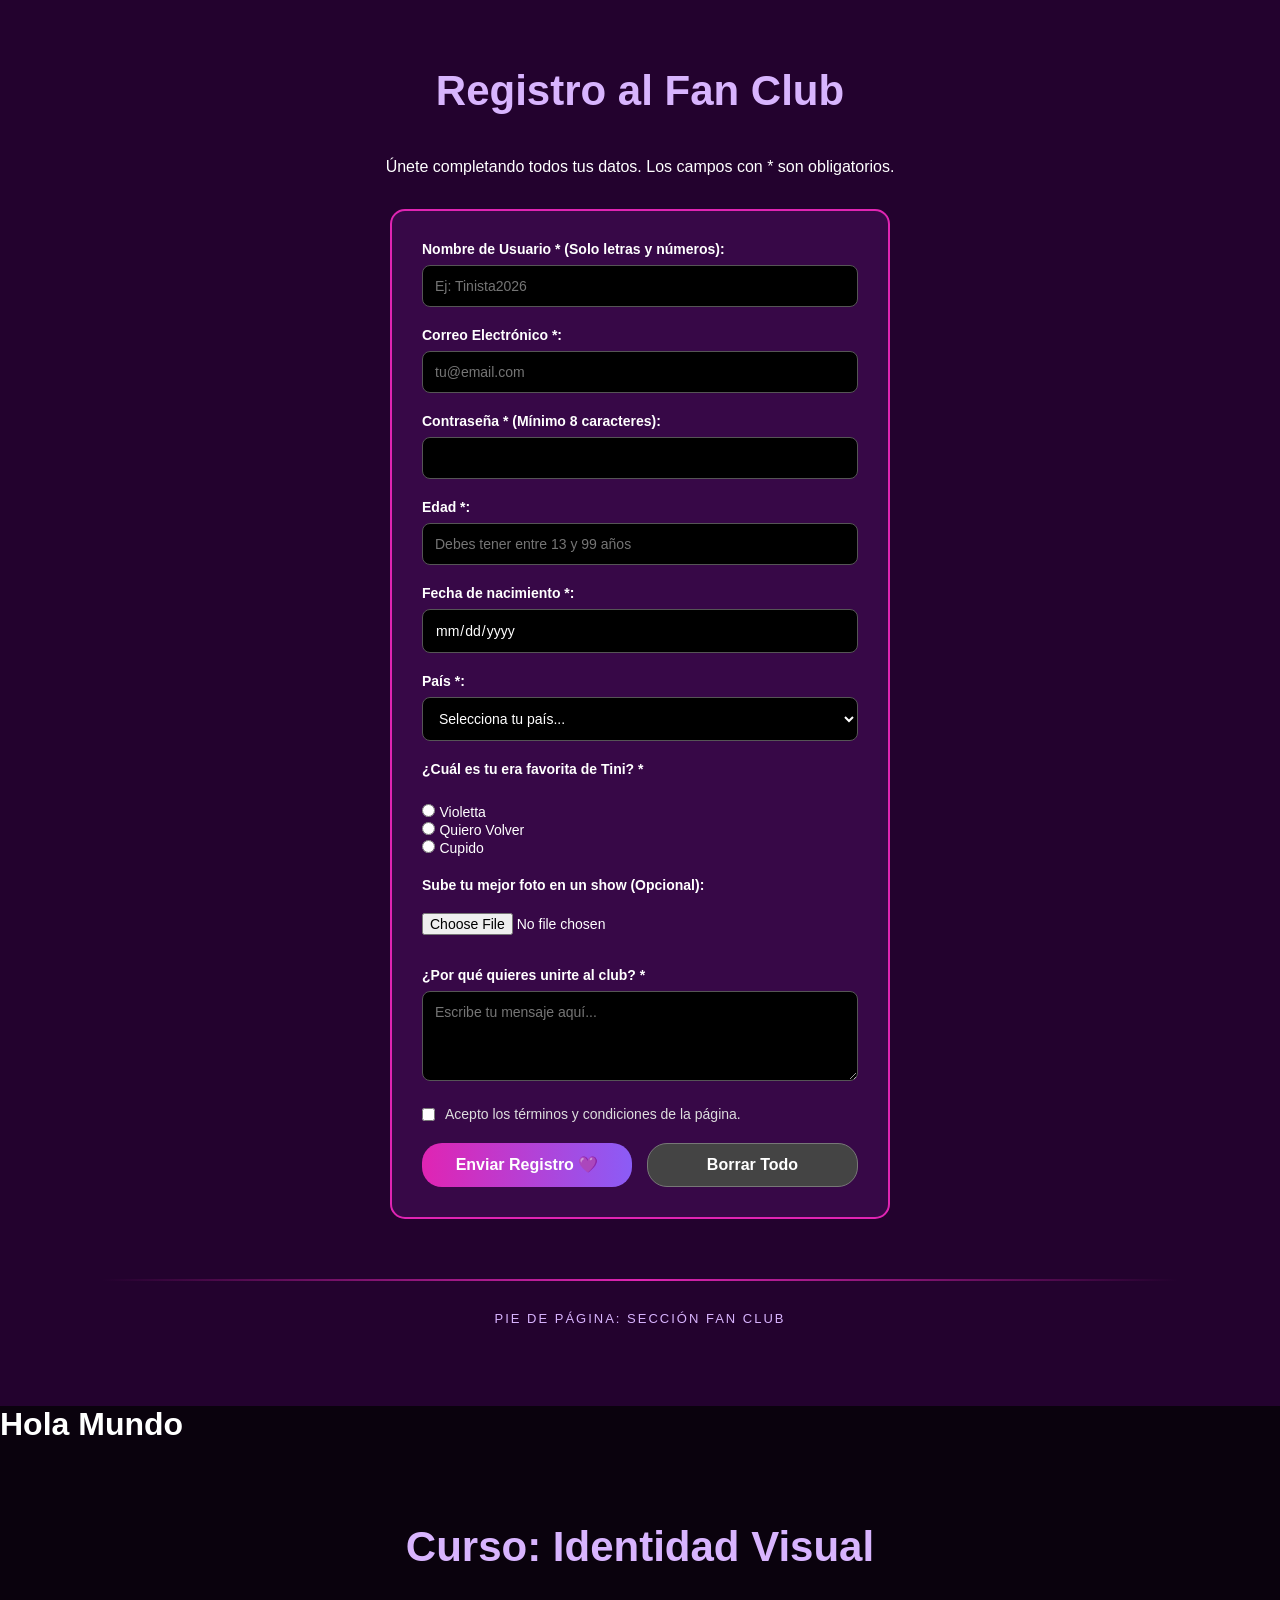
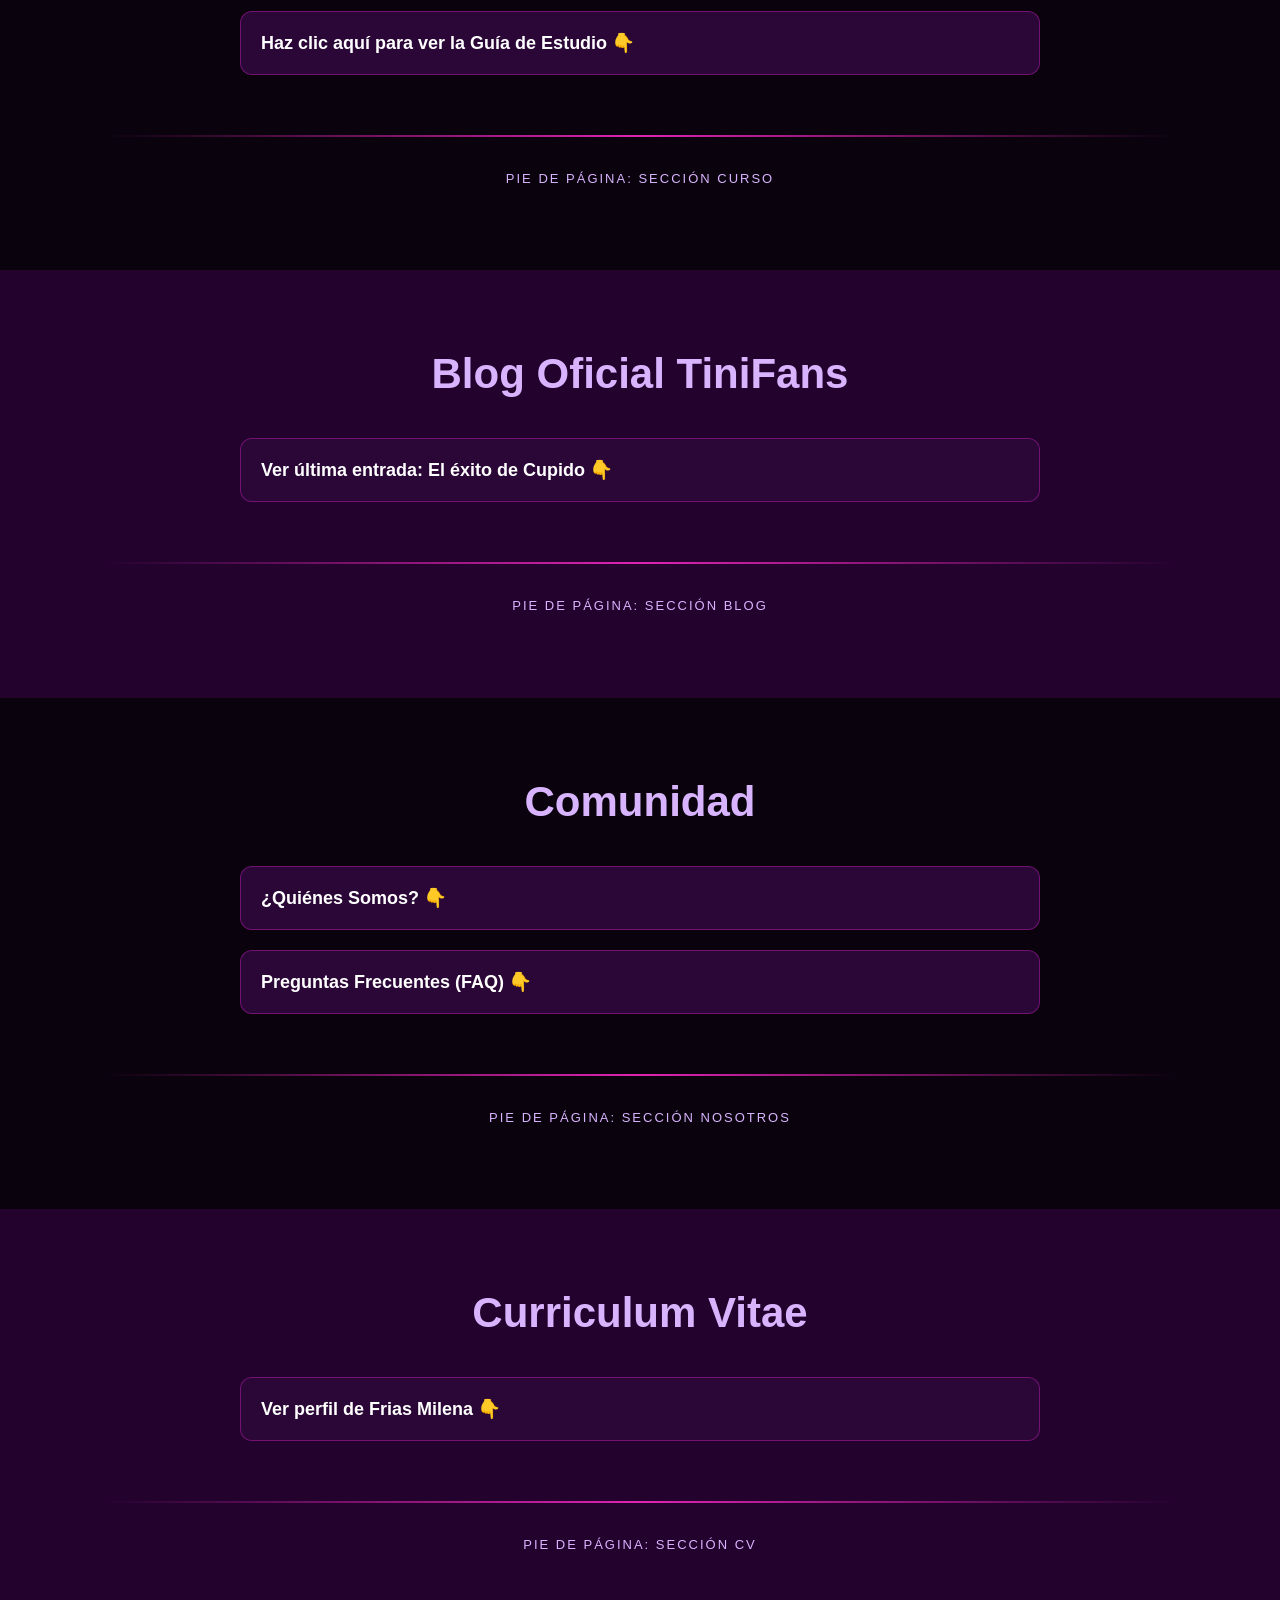
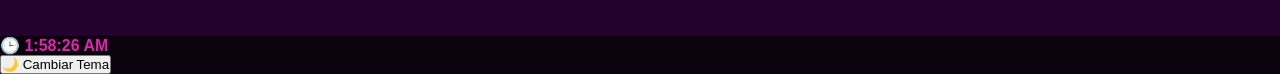
==== commit 5d08255c: "index" ====
--- a/proyecto.html
+++ b/proyecto.html
@@ -12,396 +12,8 @@
 <link rel="stylesheet" href="css/styles.css">
 <!DOCTYPE html>
 <html lang="es">
-<head>
-    <meta charset="UTF-8">
-    <meta name="viewport" content="width=device-width, initial-scale=1.0">
-    <title>TINI - Sitio Oficial</title>
-    <style>
-        /* --- VARIABLES DE COLOR Y ESTILOS BASE --- */
-        :root {
-            --bg-dark: #0a020d;
-            --bg-purple: #23022e;
-            --purple-card: #450c59;
-            --accent-pink: #e024b3;
-            --accent-magenta: #c026d3;
-            --gradient-button: linear-gradient(90deg, #e024b3, #8b5cf6);
-            --text-light: #ffffff;
-            --text-muted: #d8b4fe;
-        }
-
-        * {
-            box-sizing: border-box;
-            margin: 0;
-            padding: 0;
-            font-family: 'Segoe UI', Tahoma, Geneva, Verdana, sans-serif;
-        }
-
-        body {
-            background-color: var(--bg-dark);
-            color: var(--text-light);
-            scroll-behavior: smooth;
-        }
-
-        /* --- NAVEGACIÓN --- */
-        header {
-            position: fixed;
-            top: 0;
-            width: 100%;
-            background-color: rgba(10, 2, 13, 0.95);
-            display: table;
-            padding: 15px 5%;
-            z-index: 1000;
-            border-bottom: 1px solid rgba(224, 36, 179, 0.3);
-        }
-
-        .logo {
-            display: table-cell;
-            vertical-align: middle;
-            font-size: 24px;
-            font-weight: bold;
-            color: #fff;
-        }
-
-        .logo span {
-            color: var(--accent-pink);
-            background: #e024b3;
-            color: white;
-            padding: 2px 8px;
-            border-radius: 50%;
-            margin-right: 8px;
-            font-size: 18px;
-        }
-
-        nav {
-            display: table-cell;
-            text-align: right;
-            vertical-align: middle;
-        }
-
-        nav a {
-            color: #fff;
-            text-decoration: none;
-            margin-left: 20px;
-            font-weight: 500;
-            transition: color 0.3s;
-        }
-
-        nav a:hover {
-            color: var(--accent-pink);
-        }
-
-        /* --- SECCIONES COMUNES --- */
-        section {
-            padding: 80px 8%;
-            text-align: center;
-        }
-
-        .section-title {
-            font-size: 42px;
-            margin-bottom: 40px;
-            color: var(--text-muted);
-            font-weight: bold;
-        }
-
-        /* --- HERO / INICIO --- */
-        #inicio {
-            background: radial-gradient(circle, #4a0d5c 0%, #0a020d 80%);
-            padding-top: 130px;
-            padding-bottom: 60px;
-        }
-
-        .hero-img {
-            width: 300px;
-            height: 300px;
-            object-fit: cover;
-            border-radius: 12px;
-            border: 3px solid var(--accent-pink);
-            box-shadow: 0 0 20px rgba(224, 36, 179, 0.4);
-            margin: 0 auto 30px auto;
-            display: block;
-        }
-
-        .hero-title {
-            font-size: 52px;
-            font-weight: 900;
-            letter-spacing: 2px;
-            color: var(--text-muted);
-            margin-bottom: 10px;
-        }
-
-        .hero-subtitle {
-            font-size: 20px;
-            color: #ffffff;
-            word-spacing: 5px;
-        }
-
-        /* --- BIOGRAFÍA --- */
-        #bio {
-            background-color: var(--bg-dark);
-            text-align: left;
-        }
-
-        .bio-container {
-            display: table;
-            width: 100%;
-        }
-
-        .bio-text {
-            display: table-cell;
-            width: 55%;
-            vertical-align: middle;
-            padding-right: 40px;
-            font-size: 18px;
-            line-height: 1.6;
-        }
-
-        .bio-text p {
-            margin-bottom: 20px;
-        }
-
-        .bio-text highlight {
-            color: var(--accent-pink);
-            font-weight: bold;
-        }
-
-        .bio-img-container {
-            display: table-cell;
-            width: 45%;
-            vertical-align: middle;
-        }
-
-        .bio-img {
-            width: 100%;
-            border-radius: 12px;
-            border: 2px solid var(--accent-pink);
-        }
-
-        /* --- DISCOGRAFÍA --- */
-        #musica {
-            background-color: #000;
-        }
-
-        .albums-grid {
-            width: 100%;
-            margin: 0 auto;
-        }
-
-        .album-card {
-            display: inline-block;
-            width: 15%;
-            margin: 0 0.8%;
-            background-color: #000;
-            border: 1px solid #222;
-            border-radius: 10px;
-            padding: 30px 10px;
-            vertical-align: top;
-        }
-
-        .album-cover {
-            font-size: 22px;
-            font-weight: bold;
-            margin-bottom: 30px;
-            height: 50px;
-        }
-
-        .album-title {
-            font-size: 16px;
-            font-weight: bold;
-            color: #fff;
-            margin-bottom: 5px;
-        }
-
-        .album-year {
-            font-size: 14px;
-            color: var(--accent-pink);
-        }
-
-        /* --- TOUR DATES --- */
-        #tour {
-            background-color: var(--bg-purple);
-        }
-
-        .tour-item {
-            background-color: var(--purple-card);
-            border-radius: 10px;
-            padding: 20px 30px;
-            margin-bottom: 15px;
-            display: table;
-            width: 100%;
-            text-align: left;
-        }
-
-        .tour-date {
-            display: table-cell;
-            width: 25%;
-            vertical-align: middle;
-            font-size: 20px;
-            font-weight: bold;
-            color: var(--accent-pink);
-        }
-
-        .tour-location {
-            display: table-cell;
-            width: 50%;
-            vertical-align: middle;
-        }
-
-        .tour-city {
-            font-size: 20px;
-            font-weight: bold;
-        }
-
-        .tour-venue {
-            font-size: 14px;
-            color: #ccc;
-        }
-
-        .tour-action {
-            display: table-cell;
-            width: 25%;
-            text-align: right;
-            vertical-align: middle;
-        }
-
-        .btn-ticket {
-            background: var(--gradient-button);
-            color: white;
-            padding: 10px 25px;
-            border-radius: 20px;
-            text-decoration: none;
-            font-weight: bold;
-            display: inline-block;
-            border: none;
-            cursor: pointer;
-        }
-
-        /* --- TIENDA OFICIAL --- */
-        #tienda {
-            background-color: #000;
-        }
-
-        .shop-grid {
-            width: 100%;
-            text-align: center;
-        }
-
-        .shop-item {
-            display: inline-block;
-            width: 30%;
-            margin: 0 1%;
-            background-color: var(--purple-card);
-            border-radius: 12px;
-            overflow: hidden;
-            vertical-align: top;
-            text-align: left;
-            margin-bottom: 20px;
-        }
-
-        .shop-img {
-            width: 100%;
-            height: 250px;
-            object-fit: cover;
-            background-color: #eee;
-        }
-
-        .shop-info {
-            padding: 15px;
-        }
-
-        .shop-title {
-            font-size: 18px;
-            font-weight: bold;
-            margin-bottom: 15px;
-        }
-
-        .btn-shop {
-            background: var(--gradient-button);
-            color: white;
-            width: 100%;
-            padding: 10px;
-            border-radius: 20px;
-            border: none;
-            font-weight: bold;
-            cursor: pointer;
-        }
-
-        /* --- FAN CLUB FORM --- */
-        #fanclub {
-            background-color: var(--bg-purple);
-        }
-
-        .fanclub-desc {
-            max-width: 600px;
-            margin: 0 auto 30px auto;
-            font-size: 16px;
-            line-height: 1.5;
-        }
-
-        .form-card {
-            background-color: rgba(69, 12, 89, 0.6);
-            border: 2px solid var(--accent-pink);
-            border-radius: 15px;
-            max-width: 500px;
-            margin: 0 auto;
-            padding: 30px;
-            text-align: left;
-        }
-
-        .form-group {
-            margin-bottom: 20px;
-        }
-
-        .form-group label {
-            display: block;
-            margin-bottom: 8px;
-            font-weight: bold;
-            font-size: 14px;
-        }
-
-        .form-control {
-            width: 100%;
-            padding: 12px;
-            border-radius: 8px;
-            border: 1px solid #555;
-            background-color: #000;
-            color: #fff;
-            font-size: 14px;
-        }
-
-        .form-checkbox {
-            display: table;
-            margin-bottom: 20px;
-        }
-
-        .form-checkbox input {
-            display: table-cell;
-            margin-right: 10px;
-            vertical-align: middle;
-        }
-
-        .form-checkbox span {
-            display: table-cell;
-            font-size: 12px;
-            color: #ddd;
-            vertical-align: middle;
-        }
-
-        .btn-submit {
-            background: var(--gradient-button);
-            color: white;
-            width: 100%;
-            padding: 12px;
-            border-radius: 20px;
-            border: none;
-            font-weight: bold;
-            font-size: 16px;
-            cursor: pointer;
-        }
-    </style>
-</head>
+
 <body>
-
-    <!-- NAVEGACIÓN -->
     <header>
         <div class="logo"><span>👤</span> TINI</div>
         <nav>
@@ -412,8 +24,7 @@
             <a href="#tienda">Tienda</a>
         </nav>
     </header>
-
-    <!-- 1. INICIO (HERO) -->
+</header>
     <!-- 1. INICIO (HERO) -->
     <section id="inicio">
         <img src="inicio.webp" alt="Tini en el escenario" class="hero-img">
@@ -665,7 +276,7 @@
     <h1>Hola Mundo</h1>
 
     <!-- Justo antes del cierre del body, llamas a tu archivo JavaScript -->
-    <script src="script.js"></script>
+    <script src="js.js"></script>
 
 </body>
 <!-- 7. CURSO EN LÍNEA -->
@@ -767,4 +378,6 @@
     <meta name="description" content="Únete al Fan Club oficial de Tini Stoessel. Descubre su biografía, fechas del tour 2026, discografía completa y compra merchandising exclusivo.">
     
     <link rel="stylesheet" href="styles.css">
-</head>+</head>
+<div id="reloj" style="font-size: 16px; font-weight: bold; color: var(--accent-pink);"></div>
+<button onclick="toggleDarkMode()" style="cursor:pointer;">🌙 Cambiar Tema</button>
--- a/css/styles.css
+++ b/css/styles.css
@@ -522,4 +522,8 @@
     .tour-date, .tour-location, .tour-action { display: block; width: 100%; text-align: left; margin-bottom: 10px; }
     .tour-item { display: block; }
     .shop-item { width: 100%; margin: 0 0 20px 0; }
+}
+body.modo-claro {
+    background-color: #ffffff;
+    color: #000000;
 }
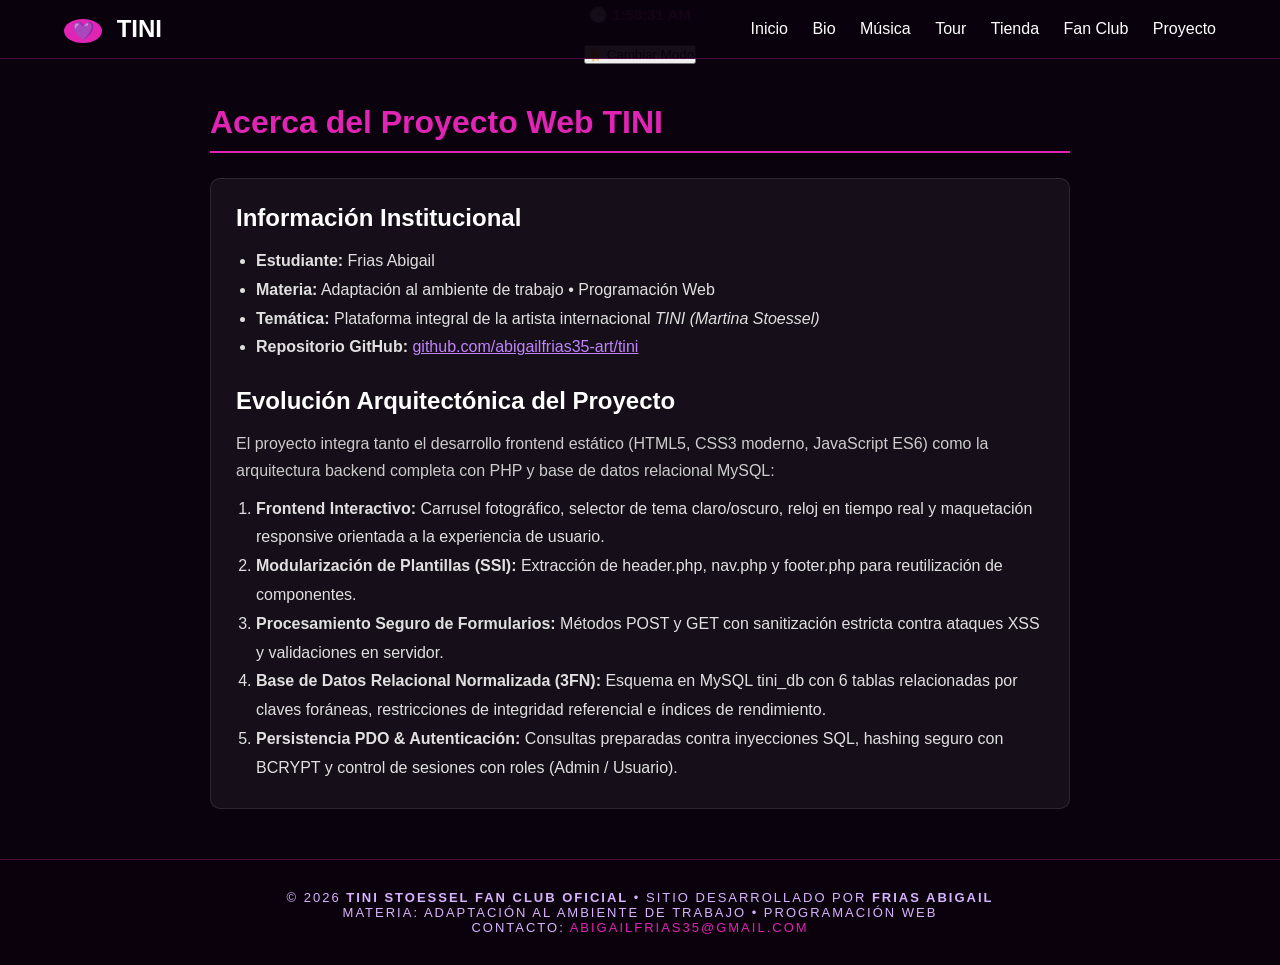
==== commit 6f3d397a: "feat: configuracion para despliegue en vercel, github pages y dump de base de datos tini_db.sql" ====
--- a/proyecto.html
+++ b/proyecto.html
@@ -1,383 +1,71 @@
 <!DOCTYPE html>
 <html lang="es">
 <head>
-	<meta charset="UTF-8">
-	<meta name="viewport" content="width=device-width, initial-scale=1.0">
-	<title>Proyecto</title>
+    <meta charset="UTF-8">
+    <meta name="viewport" content="width=device-width, initial-scale=1.0">
+    <title>Proyecto - Ficha Técnica y Objetivos | TINI Oficial</title>
+    <meta name="description" content="Información técnica e institucional del proyecto web TINI - Frias Abigail - Materia: Adaptación al ambiente de trabajo.">
+    <link rel="stylesheet" href="css/styles.css">
+    <link rel="stylesheet" href="https://cdnjs.cloudflare.com/ajax/libs/font-awesome/6.4.0/css/all.min.css">
 </head>
 <body>
-	<h1>Proyecto</h1>
+
+    <!-- BARRA SUPERIOR DE HORA EN VIVO -->
+    <div id="reloj" style="font-size: 15px; font-weight: bold; color: var(--accent-pink, #e024b3); text-align: center; padding: 6px 0; background: rgba(0,0,0,0.5);"></div>
+
+    <!-- ENCABEZADO Y NAVEGACIÓN -->
+    <header>
+        <div class="logo"><span>💜</span> TINI</div>
+        <nav>
+            <a href="index.html#inicio">Inicio</a>
+            <a href="index.html#bio">Bio</a>
+            <a href="index.html#musica">Música</a>
+            <a href="index.html#tour">Tour</a>
+            <a href="index.html#tienda">Tienda</a>
+            <a href="index.html#fanclub">Fan Club</a>
+            <a href="proyecto.html" class="active">Proyecto</a>
+        </nav>
+    </header>
+
+    <div style="text-align: center; margin-top: 15px;">
+        <button id="toggle-tema" class="btn-tema" onclick="toggleDarkMode()">☀️ Cambiar Modo</button>
+    </div>
+
+    <main style="max-width: 900px; margin: 40px auto; padding: 0 20px;">
+        <h1 style="color: var(--accent-pink, #e024b3); border-bottom: 2px solid var(--accent-pink, #e024b3); padding-bottom: 10px;">
+            Acerca del Proyecto Web TINI
+        </h1>
+
+        <div style="background: rgba(255,255,255,0.05); padding: 25px; border-radius: 10px; margin-top: 25px; border: 1px solid rgba(255,255,255,0.1);">
+            <h2 style="color: #fff; margin-bottom: 15px;">Información Institucional</h2>
+            <ul style="line-height: 1.8; color: #e0e0e0; margin-left: 20px;">
+                <li><strong>Estudiante:</strong> Frias Abigail</li>
+                <li><strong>Materia:</strong> Adaptación al ambiente de trabajo &bull; Programación Web</li>
+                <li><strong>Temática:</strong> Plataforma integral de la artista internacional <em>TINI (Martina Stoessel)</em></li>
+                <li><strong>Repositorio GitHub:</strong> <a href="https://github.com/abigailfrias35-art/tini" target="_blank" style="color: #c084fc;">github.com/abigailfrias35-art/tini</a></li>
+            </ul>
+
+            <h2 style="margin-top: 25px; color: #fff; margin-bottom: 15px;">Evolución Arquitectónica del Proyecto</h2>
+            <p style="color: #ccc; line-height: 1.7;">El proyecto integra tanto el desarrollo frontend estático (HTML5, CSS3 moderno, JavaScript ES6) como la arquitectura backend completa con PHP y base de datos relacional MySQL:</p>
+            <ol style="line-height: 1.8; color: #e0e0e0; margin-left: 20px; margin-top: 10px;">
+                <li><strong>Frontend Interactivo:</strong> Carrusel fotográfico, selector de tema claro/oscuro, reloj en tiempo real y maquetación responsive orientada a la experiencia de usuario.</li>
+                <li><strong>Modularización de Plantillas (SSI):</strong> Extracción de <code>header.php</code>, <code>nav.php</code> y <code>footer.php</code> para reutilización de componentes.</li>
+                <li><strong>Procesamiento Seguro de Formularios:</strong> Métodos POST y GET con sanitización estricta contra ataques XSS y validaciones en servidor.</li>
+                <li><strong>Base de Datos Relacional Normalizada (3FN):</strong> Esquema en MySQL <code>tini_db</code> con 6 tablas relacionadas por claves foráneas, restricciones de integridad referencial e índices de rendimiento.</li>
+                <li><strong>Persistencia PDO & Autenticación:</strong> Consultas preparadas contra inyecciones SQL, hashing seguro con BCRYPT y control de sesiones con roles (Admin / Usuario).</li>
+            </ol>
+        </div>
+    </main>
+
+    <!-- PIE DE PÁGINA -->
+    <footer>
+        <div style="text-align: center; padding: 30px 15px; margin-top: 50px; border-top: 1px solid rgba(224, 36, 179, 0.3); background: rgba(10, 2, 13, 0.95);">
+            <p style="margin: 0 0 6px 0; font-size: 15px;">&copy; 2026 <strong>TINI Stoessel Fan Club Oficial</strong> &bull; Sitio desarrollado por <strong>Frias Abigail</strong></p>
+            <p style="font-size: 13px; color: #d8b4fe; margin: 0 0 4px 0;">Materia: Adaptación al ambiente de trabajo &bull; Programación Web</p>
+            <p style="font-size: 12px; color: #888; margin: 0;">Contacto: <a href="mailto:abigailfrias35@gmail.com" style="color: var(--accent-pink, #e024b3); text-decoration: none;">abigailfrias35@gmail.com</a></p>
+        </div>
+    </footer>
+
+    <script src="js.js"></script>
 </body>
 </html>
-<link rel="stylesheet" href="css/styles.css">
-<!DOCTYPE html>
-<html lang="es">
-
-<body>
-    <header>
-        <div class="logo"><span>👤</span> TINI</div>
-        <nav>
-            <a href="#inicio">Inicio</a>
-            <a href="#bio">Bio</a>
-            <a href="#musica">Música</a>
-            <a href="#tour">Tour</a>
-            <a href="#tienda">Tienda</a>
-        </nav>
-    </header>
-</header>
-    <!-- 1. INICIO (HERO) -->
-    <section id="inicio">
-        <img src="inicio.webp" alt="Tini en el escenario" class="hero-img">
-    
-        <h1 class="hero-title">TINI STOESSEL</h1>
-        <p class="hero-subtitle">Pop • Trap • Latin • Internacional</p>
-        
-        <!-- ENLACE EXTERNO A SPOTIFY -->
-        <br>
-        <a href="https://open.spotify.com/artist/7vXDAI8JlvVDMNnIQOqw59" target="_blank" class="btn-ticket">🎧 Escuchar en Spotify</a>
-    </section>
-
-    <!-- 2. BIOGRAFÍA -->
-    <section id="bio">
-        <h2 class="section-title">Biografía</h2>
-        <div class="bio-container">
-            <div class="bio-text">
-                <p><span style="color:var(--accent-pink); font-weight:bold;">Martina Stoessel</span>, conocida artísticamente como TINI, es una cantante, actriz y compositora argentina que ha conquistado el corazón de millones alrededor del mundo.</p>
-                <p>Desde su inicio en <span style="color:#c084fc;">Violetta</span> hasta convertirse en una de las artistas latinas más influyentes, TINI ha demostrado una evolución artística excepcional, fusionando pop, trap y ritmos urbanos con su estilo único.</p>
-                <p>Con colaboraciones junto a artistas internacionales como Sebastián Yatra, Karol G, y Alejandro Sanz, TINI ha consolidado su carrera en la escena musical global, acumulando millones de reproducciones y premios internacionales.</p>
-            </div>
-            <div class="bio-img-container">
-                <img src="concierto.webp" alt="Show de Tini" class="bio-img">
-            </div>
-        </div>
-    </section>
-
-    <!-- 3. DISCOGRAFÍA -->
-    <section id="musica">
-        <h2 class="section-title">Discografía</h2>
-        <div class="albums-grid">
-            <div class="album-card">
-                <div class="album-cover">TINI</div>
-                <div class="album-title">TINI</div>
-                <div class="album-year">2016</div>
-            </div>
-            <div class="album-card">
-                <div class="album-cover">TINI</div>
-                <div class="album-title">Quiero Volver</div>
-                <div class="album-year">2018</div>
-            </div>
-            <div class="album-card">
-                <div class="album-cover">TINI</div>
-                <div class="album-title">TINI TINI TINI</div>
-                <div class="album-year">2020</div>
-            </div>
-            <div class="album-card">
-                <div class="album-cover">TINI</div>
-                <div class="album-title">Cupido</div>
-                <div class="album-year">2023</div>
-            </div>
-            <div class="album-card">
-                <div class="album-cover">TINI</div>
-                <div class="album-title">Un Mechón de Pelo</div>
-                <div class="album-year">2024</div>
-            </div>
-            <div class="album-card">
-                <div class="album-cover">TINI</div>
-                <div class="album-title">Singles</div>
-                <div class="album-year">2024</div>
-            </div>
-        </div>
-    </section>
-
-    <!-- 4. TOUR DATES -->
-    <section id="tour">
-        <h2 class="section-title">Tour Dates</h2>
-        
-        <div class="tour-item">
-            <div class="tour-date">10 AGO 2026</div>
-            <div class="tour-location">
-                <div class="tour-city">Buenos Aires, Argentina</div>
-                <div class="tour-venue">Estadio River Plate</div>
-            </div>
-           <div class="tour-action">
-                <!-- ENLACE EXTERNO A UNA TICKETERA -->
-                <a href="https://www.allaccess.com.ar/" target="_blank" class="btn-ticket">Comprar Tickets</a>
-            </div>
-            </div>
-        </div>
-
-        <div class="tour-item">
-            <div class="tour-date">18 AGO 2026</div>
-            <div class="tour-location">
-                <div class="tour-city">Santiago, Chile</div>
-                <div class="tour-venue">Movistar Arena</div>
-            </div>
-            <div class="tour-action">
-                <button class="btn-ticket" onclick="alert('Redirigiendo a compra de entradas...')">Comprar Tickets</button>
-            </div>
-        </div>
-
-        <div class="tour-item">
-            <div class="tour-date">25 AGO 2026</div>
-            <div class="tour-location">
-                <div class="tour-city">Lima, Perú</div>
-                <div class="tour-venue">Arena Perú</div>
-            </div>
-            <div class="tour-action">
-                <button class="btn-ticket" onclick="alert('Redirigiendo a compra de entradas...')">Comprar Tickets</button>
-            </div>
-        </div>
-
-        <div class="tour-item">
-            <div class="tour-date">05 SEP 2026</div>
-            <div class="tour-location">
-                <div class="tour-city">Ciudad de México, México</div>
-                <div class="tour-venue">Foro Sol</div>
-            </div>
-            <div class="tour-action">
-                <button class="btn-ticket" onclick="alert('Redirigiendo a compra de entradas...')">Comprar Tickets</button>
-            </div>
-        </div>
-    </section>
-
-    <!-- 5. TIENDA OFICIAL -->
-    <section id="tienda">
-        <h2 class="section-title">Tienda Oficial</h2>
-        <div class="shop-grid">
-            <div class="shop-item">
-               <img src="merch.jpg" alt="Merch Tour 2026" class="shop-img">
-                <div class="shop-info">
-                    <div class="shop-title">Remera Tour 2026</div>
-                    <button class="btn-shop" onclick="alert('Producto agregado al carrito')">Comprar Ahora</button>
-                </div>
-            </div>
-            <div class="shop-item">
-                <img src="shoes.webp" alt="shouse Tini" class="shop-img">
-                <div class="shop-info">
-                    <div class="shop-title">Hoodie TINI</div>
-                    <button class="btn-shop" onclick="alert('Producto agregado al carrito')">Comprar Ahora</button>
-                </div>
-            </div>
-            <div class="shop-item">
-            
-                    <img src="cd.webp" alt="CD de Tini" class="shop-img">
-                    <button class="btn-shop" onclick="alert('Producto agregado al carrito')">Comprar Ahora</button>
-                </div>
-            </div>
-        </div>
-    </section>
-
-    <!-- 6. FAN CLUB -->
-   <!-- 6. FAN CLUB Y REGISTRO (Actualizado para TP Formularios) -->
-    <section id="fanclub">
-        <h2 class="section-title">Registro al Fan Club</h2>
-        <p class="fanclub-desc">Únete completando todos tus datos. Los campos con * son obligatorios.</p>
-        
-        <div class="form-card">
-            <!-- 1. Etiqueta form con action y method POST -->
-            <form action="/registrar_usuario.php" method="POST">
-                
-                <!-- Input de tipo Texto con validación minlength, maxlength y pattern -->
-                <div class="form-group">
-                    <label for="usuario">Nombre de Usuario * (Solo letras y números):</label>
-                    <input type="text" id="usuario" name="usuario" class="form-control" placeholder="Ej: Tinista2026" required minlength="5" maxlength="15" pattern="[a-zA-Z0-9]+">
-                </div>
-
-                <!-- Input de tipo Email -->
-                <div class="form-group">
-                    <label for="correo">Correo Electrónico *:</label>
-                    <input type="email" id="correo" name="correo" class="form-control" placeholder="tu@email.com" required>
-                </div>
-
-                <!-- Input de tipo Password -->
-                <div class="form-group">
-                    <label for="pass">Contraseña * (Mínimo 8 caracteres):</label>
-                    <input type="password" id="pass" name="pass" class="form-control" required minlength="8">
-                </div>
-
-                <!-- Input de tipo Number con min y max -->
-                <div class="form-group">
-                    <label for="edad">Edad *:</label>
-                    <input type="number" id="edad" name="edad" class="form-control" min="13" max="99" placeholder="Debes tener entre 13 y 99 años" required>
-                </div>
-
-                <!-- Input de tipo Date -->
-                <div class="form-group">
-                    <label for="fecha">Fecha de nacimiento *:</label>
-                    <input type="date" id="fecha" name="fecha" class="form-control" required>
-                </div>
-
-                <!-- Select y Option -->
-                <div class="form-group">
-                    <label for="pais_origen">País *:</label>
-                    <select id="pais_origen" name="pais_origen" class="form-control" required>
-                        <option value="">Selecciona tu país...</option>
-                        <option value="ar">Argentina</option>
-                        <option value="cl">Chile</option>
-                        <option value="mx">México</option>
-                        <option value="es">España</option>
-                    </select>
-                </div>
-
-                <!-- Radio Buttons (Selección única) -->
-                <div class="form-group">
-                    <label>¿Cuál es tu era favorita de Tini? *</label><br>
-                    <input type="radio" id="era_violetta" name="era" value="violetta" required>
-                    <label for="era_violetta" style="display:inline; font-weight:normal;">Violetta</label><br>
-                    
-                    <input type="radio" id="era_quierovolver" name="era" value="quierovolver">
-                    <label for="era_quierovolver" style="display:inline; font-weight:normal;">Quiero Volver</label><br>
-                    
-                    <input type="radio" id="era_cupido" name="era" value="cupido">
-                    <label for="era_cupido" style="display:inline; font-weight:normal;">Cupido</label>
-                </div>
-
-                <!-- Input de tipo File -->
-                <div class="form-group">
-                    <label for="foto_perfil">Sube tu mejor foto en un show (Opcional):</label>
-                    <input type="file" id="foto_perfil" name="foto_perfil" class="form-control" style="background:transparent; border:none; padding-left:0;">
-                </div>
-
-                <!-- Textarea -->
-                <div class="form-group">
-                    <label for="mensaje">¿Por qué quieres unirte al club? *</label>
-                    <textarea id="mensaje" name="mensaje" rows="4" class="form-control" placeholder="Escribe tu mensaje aquí..." required></textarea>
-                </div>
-
-                <!-- Input de tipo Checkbox -->
-                <div class="form-checkbox">
-                    <input type="checkbox" id="terminos" name="terminos" required>
-                    <label for="terminos" style="display:inline; font-weight:normal; font-size:14px; color:#ddd;">Acepto los términos y condiciones de la página.</label>
-                </div>
-
-                <!-- Botones de Enviar y Borrar (Reset) -->
-                <div style="display: flex; gap: 15px; margin-top: 20px;">
-                    <button type="submit" class="btn-submit">Enviar Registro 💜</button>
-                    <button type="reset" class="btn-submit" style="background: #444; border: 1px solid #777;">Borrar Todo</button>
-                </div>
-            </form>
-        </div>
-
-        <hr>
-        <footer><p>Pie de página: Sección Fan Club</p></footer>
-    </section>
-</html>
-<head>
-    <meta charset="UTF-8">
-    <title>TINI - Sitio Oficial</title>
-    
-    <!-- Aquí es donde llamas al archivo CSS -->
-    <link rel="stylesheet" href="styles.css">
-    
-</head>
-<body>
-    
-    <!-- Aquí va todo el contenido de tu página: header, secciones, textos, imágenes, etc. -->
-    <h1>Hola Mundo</h1>
-
-    <!-- Justo antes del cierre del body, llamas a tu archivo JavaScript -->
-    <script src="js.js"></script>
-
-</body>
-<!-- 7. CURSO EN LÍNEA -->
-    <!-- 7. CURSO EN LÍNEA -->
-    <section id="curso">
-        <h2 class="section-title">Curso: Identidad Visual</h2>
-        
-        <details class="acordeon">
-            <summary>Haz clic aquí para ver la Guía de Estudio 👇</summary>
-            <div class="contenido-oculto">
-                <h3>Módulo 1: Construcción de Imagen Digital</h3>
-                <h4>Detalles de estudio</h4>
-                <p>Aprende cómo los artistas conectan emocionalmente a través de las redes.</p>
-            </div>
-        </details>
-
-        <hr>
-        <footer><p>Pie de página: Sección Curso</p></footer>
-    </section>
-
-    <!-- 8. BLOG -->
-    <section id="blog">
-        <h2 class="section-title">Blog Oficial TiniFans</h2>
-        
-        <details class="acordeon">
-            <summary>Ver última entrada: El éxito de Cupido 👇</summary>
-            <div class="contenido-oculto">
-                <h3>El éxito internacional de Cupido</h3>
-                <p>Cupido ha roto todos los récords de streaming este mes. ¡Gracias a todos los fans por el apoyo incondicional!</p>
-                
-                <h4>Comentarios</h4>
-                <p class="caja-comentario">
-                    "¡Me encantó el álbum, no paro de escucharlo!" <br> 
-                    <span style="color: var(--accent-pink); font-size: 14px;">- Usuario: TinistaForever</span>
-                </p>
-                
-                <pre>
-Letra destacada de la semana:
-
-"Tardo en contestarte... 
-y tú tardas en madurar"
-                </pre>
-            </div>
-        </details>
-
-        <hr>
-        <footer><p>Pie de página: Sección Blog</p></footer>
-    </section>
-
-    <!-- 9. QUIÉNES SOMOS Y FAQ -->
-    <section id="nosotros">
-        <h2 class="section-title">Comunidad</h2>
-        
-        <details class="acordeon">
-            <summary>¿Quiénes Somos? 👇</summary>
-            <div class="contenido-oculto">
-                <p>Somos el club de fans oficial, dedicado a seguir la carrera de Tini desde Violetta hasta hoy.</p>
-            </div>
-        </details>
-
-        <details class="acordeon">
-            <summary>Preguntas Frecuentes (FAQ) 👇</summary>
-            <div class="contenido-oculto">
-                <h3>¿Cuándo se anuncian nuevas fechas del tour?</h3>
-                <p>Las fechas se anuncian primero para los miembros registrados en el Fan Club.</p>
-            </div>
-        </details>
-
-        <hr>
-        <footer><p>Pie de página: Sección Nosotros</p></footer>
-    </section>
-
-    <!-- 10. CURRICULUM VITAE (Independiente) -->
-    <section id="cv">
-        <h2 class="section-title">Curriculum Vitae</h2>
-        
-        <details class="acordeon">
-            <summary>Ver perfil de Frias Milena 👇</summary>
-            <div class="contenido-oculto">
-                <h3>Educación</h3>
-                <p>Alumna de 4to 3ra - Desarrollo y Diseño Web.</p>
-                
-                <h3>Habilidades Técnicas</h3>
-                <p>Creación de Wireframes, HTML, CSS, JavaScript y Diseño de Interfaces.</p>
-            </div>
-        </details>
-
-        <hr>
-        <footer><p>Pie de página: Sección CV</p></footer>
-    </section>
-    <head>
-    <meta charset="UTF-8">
-    <meta name="viewport" content="width=device-width, initial-scale=1.0">
-    
-    <!-- Etiqueta Title con Palabra Clave Principal -->
-    <title>Tini Stoessel | Fan Club Oficial y Tour 2026</title>
-    
-    <!-- Meta Description descriptiva y llamativa -->
-    <meta name="description" content="Únete al Fan Club oficial de Tini Stoessel. Descubre su biografía, fechas del tour 2026, discografía completa y compra merchandising exclusivo.">
-    
-    <link rel="stylesheet" href="styles.css">
-</head>
-<div id="reloj" style="font-size: 16px; font-weight: bold; color: var(--accent-pink);"></div>
-<button onclick="toggleDarkMode()" style="cursor:pointer;">🌙 Cambiar Tema</button>
--- a/css/styles.css
+++ b/css/styles.css
@@ -526,4 +526,48 @@
 body.modo-claro {
     background-color: #ffffff;
     color: #000000;
-}+}
+.galeria-contenedor { 
+    text-align: center; 
+    max-width: 600px; 
+    margin: 20px auto; 
+}
+.caja-principal { 
+    display: flex; 
+    align-items: center; 
+    justify-content: center; 
+    gap: 15px; 
+    margin-bottom: 15px; 
+}
+#imagen-ampliada { 
+    width: 100%; 
+    max-width: 400px; 
+    border-radius: 10px; 
+    transition: opacity 0.3s;
+}
+.caja-principal button { 
+    background-color: var(--accent-pink, #ff007f); 
+    color: white; 
+    border: none; 
+    padding: 10px 15px; 
+    cursor: pointer; 
+    border-radius: 50%; 
+    font-size: 18px; 
+}
+.caja-miniaturas { 
+    display: flex; 
+    justify-content: center; 
+    gap: 10px; 
+}
+.miniatura { 
+    width: 80px; 
+    height: 80px; 
+    object-fit: cover; 
+    cursor: pointer; 
+    border-radius: 8px; 
+    border: 2px solid transparent; 
+    transition: border-color 0.3s; 
+}
+.miniatura:hover { 
+    border-color: var(--accent-pink, #ff007f); 
+}
